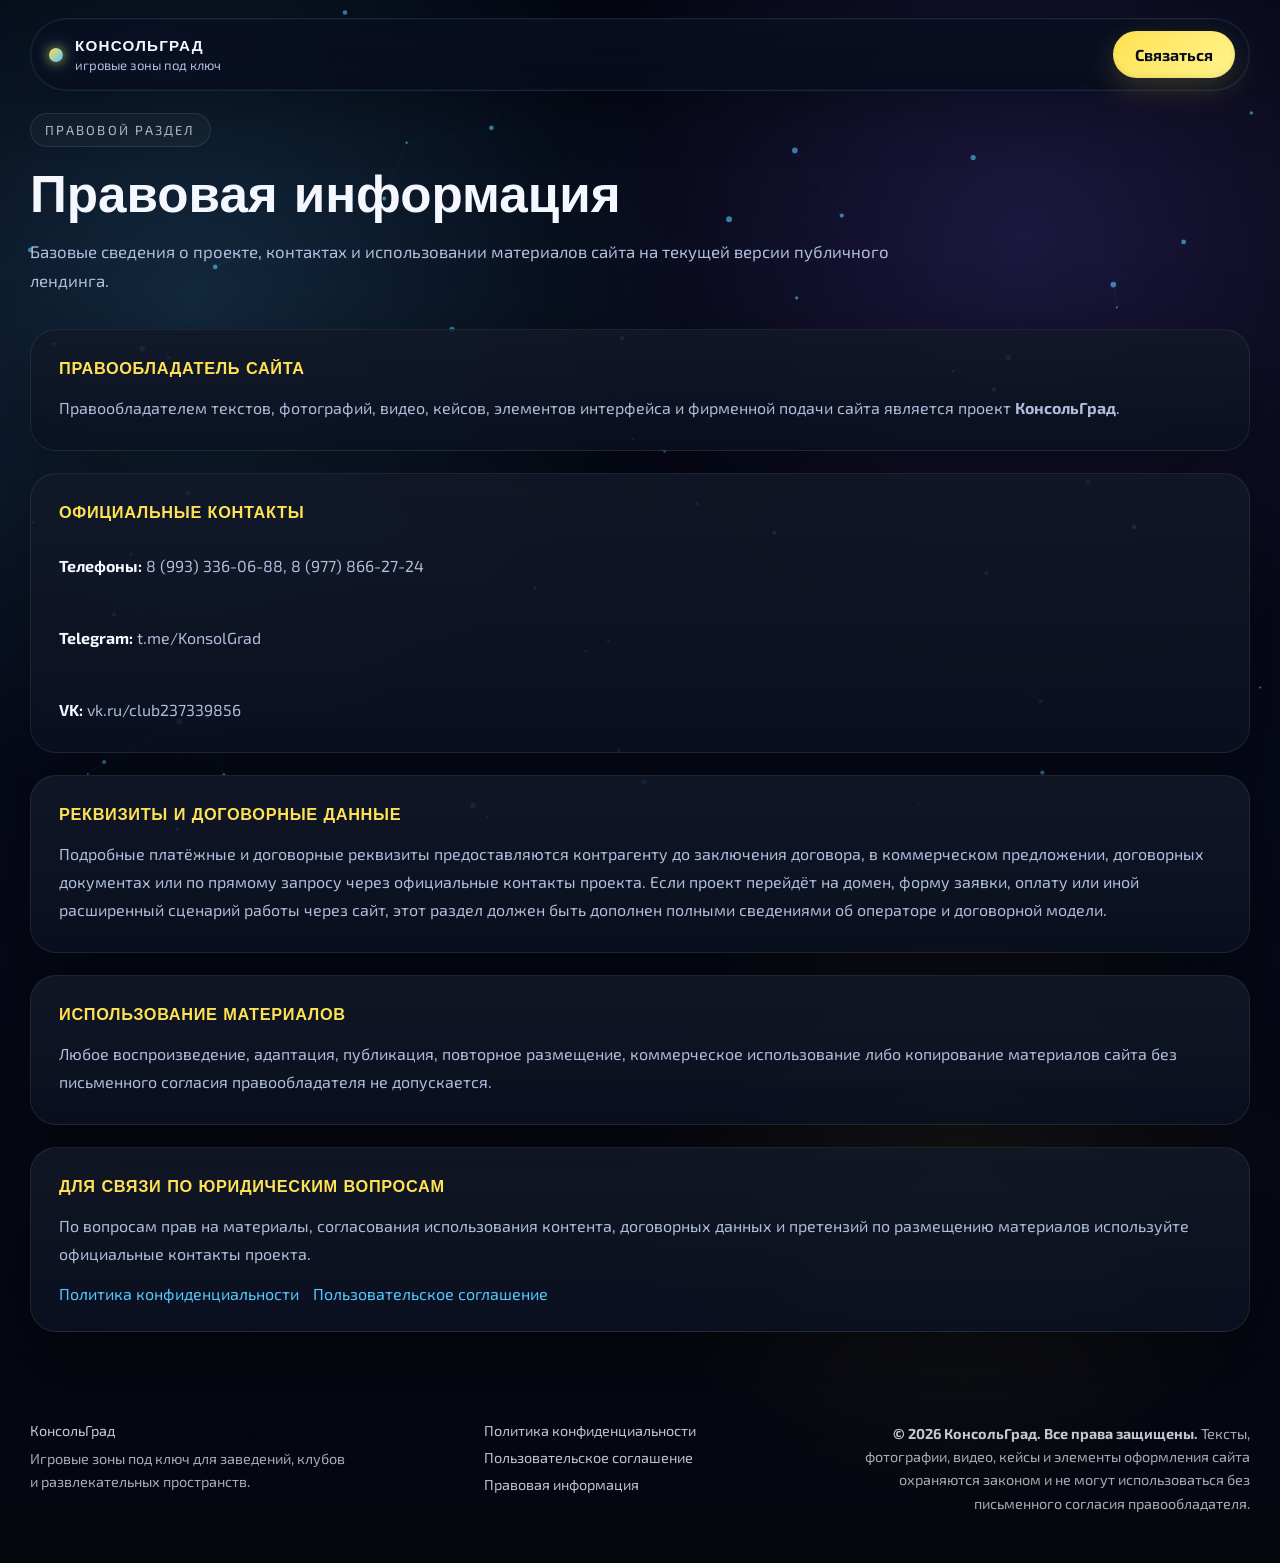
==== legal.html @ 2fd898ac "Add legal pages and footer protections" ====
<!DOCTYPE html>
<html lang="ru">
<head>
  <meta charset="UTF-8">
  <meta name="viewport" content="width=device-width, initial-scale=1.0">
  <title>Правовая информация — КонсольГрад</title>
  <meta name="description" content="Правовая информация и контакты проекта КонсольГрад.">
  <meta name="author" content="КонсольГрад">
  <meta name="copyright" content="КонсольГрад, 2026. Все права защищены.">
  <link rel="preconnect" href="https://fonts.googleapis.com">
  <link rel="preconnect" href="https://fonts.gstatic.com" crossorigin>
  <link href="https://fonts.googleapis.com/css2?family=Orbitron:wght@500;700;800&family=Exo+2:wght@400;500;600;700&display=swap" rel="stylesheet">
  <link rel="stylesheet" href="./styles.css">
</head>
<body>
  <canvas class="energy-grid" id="energy-grid" aria-hidden="true"></canvas>

  <div class="site-shell">
    <header class="topbar">
      <a class="brand" href="./index.html#hero">
        <span class="brand__badge"></span>
        <span class="brand__text">
          <strong>КонсольГрад</strong>
          <span>игровые зоны под ключ</span>
        </span>
      </a>

      <div class="topbar__actions">
        <a class="topbar__cta" href="./index.html#contacts">Связаться</a>
      </div>
    </header>

    <main>
      <section class="section legal-page">
        <div class="section-heading section-heading--left reveal">
          <span class="section-heading__eyebrow">Правовой раздел</span>
          <h2>Правовая информация</h2>
          <p>Базовые сведения о проекте, контактах и использовании материалов сайта на текущей версии публичного лендинга.</p>
        </div>

        <div class="legal-layout">
          <article class="legal-card">
            <h3>Правообладатель сайта</h3>
            <p>Правообладателем текстов, фотографий, видео, кейсов, элементов интерфейса и фирменной подачи сайта является проект <strong>КонсольГрад</strong>.</p>
          </article>

          <article class="legal-card">
            <h3>Официальные контакты</h3>
            <div class="legal-meta">
              <p><strong>Телефоны:</strong> 8 (993) 336-06-88, 8 (977) 866-27-24</p>
              <p><strong>Telegram:</strong> <a href="https://t.me/KonsolGrad">t.me/KonsolGrad</a></p>
              <p><strong>VK:</strong> <a href="https://vk.ru/club237339856">vk.ru/club237339856</a></p>
            </div>
          </article>

          <article class="legal-card">
            <h3>Реквизиты и договорные данные</h3>
            <p>Подробные платёжные и договорные реквизиты предоставляются контрагенту до заключения договора, в коммерческом предложении, договорных документах или по прямому запросу через официальные контакты проекта. Если проект перейдёт на домен, форму заявки, оплату или иной расширенный сценарий работы через сайт, этот раздел должен быть дополнен полными сведениями об операторе и договорной модели.</p>
          </article>

          <article class="legal-card">
            <h3>Использование материалов</h3>
            <p>Любое воспроизведение, адаптация, публикация, повторное размещение, коммерческое использование либо копирование материалов сайта без письменного согласия правообладателя не допускается.</p>
          </article>

          <article class="legal-card">
            <h3>Для связи по юридическим вопросам</h3>
            <p>По вопросам прав на материалы, согласования использования контента, договорных данных и претензий по размещению материалов используйте официальные контакты проекта.</p>
            <div class="legal-inline-links">
              <a href="./privacy.html">Политика конфиденциальности</a>
              <a href="./terms.html">Пользовательское соглашение</a>
            </div>
          </article>
        </div>
      </section>
    </main>

    <footer class="footer">
      <div class="footer__brand">
        <p>КонсольГрад</p>
        <span>Игровые зоны под ключ для заведений, клубов и развлекательных пространств.</span>
      </div>
      <div class="footer__links">
        <a href="./privacy.html">Политика конфиденциальности</a>
        <a href="./terms.html">Пользовательское соглашение</a>
        <a href="./legal.html">Правовая информация</a>
      </div>
      <div class="footer__note">
        <strong>© 2026 КонсольГрад. Все права защищены.</strong>
        <span>Тексты, фотографии, видео, кейсы и элементы оформления сайта охраняются законом и не могут использоваться без письменного согласия правообладателя.</span>
      </div>
    </footer>
  </div>

  <script src="./script.js"></script>
</body>
</html>
---- styles.css ----
:root {
  --bg: #050816;
  --bg-soft: rgba(13, 19, 44, 0.76);
  --panel: rgba(9, 17, 38, 0.8);
  --panel-strong: rgba(13, 23, 52, 0.94);
  --line: rgba(120, 159, 255, 0.2);
  --text: #f5f7ff;
  --muted: #b0bddb;
  --blue: #57c6ff;
  --violet: #8a63ff;
  --yellow: #ffe253;
  --pink: #ff67d4;
  --danger: #ff5968;
  --success: #8dffab;
  --radius-xl: 32px;
  --radius-lg: 24px;
  --shadow: 0 24px 80px rgba(0, 0, 0, 0.42);
  --max-width: 1220px;
}

*,
*::before,
*::after {
  box-sizing: border-box;
}

html {
  scroll-behavior: smooth;
}

body {
  margin: 0;
  min-height: 100vh;
  font-family: "Exo 2", "Segoe UI", sans-serif;
  color: var(--text);
  background:
    radial-gradient(circle at 15% 20%, rgba(87, 198, 255, 0.18), transparent 30%),
    radial-gradient(circle at 80% 15%, rgba(138, 99, 255, 0.18), transparent 28%),
    radial-gradient(circle at 75% 75%, rgba(255, 226, 83, 0.08), transparent 22%),
    linear-gradient(180deg, #030611 0%, #060919 48%, #05070f 100%);
  overflow-x: hidden;
}

a {
  color: inherit;
  text-decoration: none;
}

button,
a {
  -webkit-tap-highlight-color: transparent;
}

.energy-grid {
  position: fixed;
  inset: 0;
  width: 100%;
  height: 100%;
  z-index: 0;
  opacity: 0.85;
  pointer-events: none;
}

.site-shell {
  position: relative;
  z-index: 1;
}

.topbar,
.section,
.footer {
  width: min(calc(100% - 32px), var(--max-width));
  margin-inline: auto;
}

.topbar {
  position: sticky;
  top: 18px;
  z-index: 20;
  margin-top: 14px;
  padding: 12px 14px 12px 18px;
  display: flex;
  align-items: center;
  justify-content: space-between;
  gap: 24px;
  border: 1px solid rgba(87, 198, 255, 0.14);
  border-radius: 999px;
  background:
    linear-gradient(180deg, rgba(8, 14, 32, 0.9), rgba(7, 12, 28, 0.82)),
    radial-gradient(circle at 10% 50%, rgba(87,198,255,0.08), transparent 20%);
  backdrop-filter: blur(20px);
  box-shadow:
    0 14px 60px rgba(0, 0, 0, 0.28),
    inset 0 0 0 1px rgba(255,255,255,0.03);
}

.topbar__toggle {
  display: none;
  width: 52px;
  height: 52px;
  padding: 0;
  border: 1px solid rgba(255, 255, 255, 0.08);
  border-radius: 18px;
  background: rgba(255, 255, 255, 0.03);
  cursor: pointer;
}

.topbar__toggle span {
  display: block;
  width: 22px;
  height: 2px;
  margin: 0 auto 5px;
  border-radius: 999px;
  background: rgba(245, 247, 255, 0.92);
  transition: transform 180ms ease, opacity 180ms ease;
}

.topbar__toggle span:last-child {
  margin-bottom: 0;
}

.brand {
  display: inline-flex;
  align-items: center;
  gap: 12px;
  min-width: 0;
}

.brand__badge {
  width: 14px;
  height: 14px;
  border-radius: 50%;
  background: linear-gradient(135deg, var(--yellow), var(--blue));
  box-shadow:
    0 0 12px rgba(255, 226, 83, 0.7),
    0 0 24px rgba(87, 198, 255, 0.45);
}

.brand__text {
  display: grid;
  gap: 2px;
}

.brand__text strong,
.hero h1,
.section-heading h2,
.service-card h3,
.process-step h3,
.software-point h3 {
  font-family: "Orbitron", "Segoe UI", sans-serif;
}

.brand__text strong {
  font-size: 0.95rem;
  letter-spacing: 0.08em;
  text-transform: uppercase;
}

.brand__text span {
  font-size: 0.82rem;
  color: var(--muted);
}

.topbar__nav {
  display: flex;
  align-items: center;
  gap: 22px;
  color: rgba(245, 247, 255, 0.86);
}

.topbar__nav a {
  position: relative;
  font-size: 0.96rem;
  font-weight: 600;
}

.topbar__nav a::after {
  content: "";
  position: absolute;
  left: 0;
  bottom: -6px;
  width: 100%;
  height: 2px;
  transform: scaleX(0);
  transform-origin: left;
  background: linear-gradient(90deg, var(--blue), var(--yellow));
  transition: transform 180ms ease;
}

.topbar__nav a:hover::after,
.topbar__nav a:focus-visible::after {
  transform: scaleX(1);
}

.topbar__cta,
.button {
  display: inline-flex;
  align-items: center;
  justify-content: center;
  border-radius: 999px;
  transition:
    transform 180ms ease,
    box-shadow 180ms ease,
    background 180ms ease,
    color 180ms ease;
}

.topbar__cta {
  padding: 14px 22px;
  font-weight: 700;
  color: #08101f;
  background: linear-gradient(135deg, var(--yellow), #fff48d);
  box-shadow:
    0 10px 30px rgba(255, 226, 83, 0.18),
    inset 0 -2px 6px rgba(0,0,0,0.08);
}

.topbar__actions {
  display: flex;
  align-items: center;
  gap: 10px;
}

.topbar__signal {
  padding: 10px 14px;
  border-radius: 18px;
  border: 1px solid rgba(255,255,255,0.08);
  background:
    linear-gradient(180deg, rgba(255,255,255,0.04), rgba(255,255,255,0.02)),
    radial-gradient(circle at 0% 50%, rgba(87,198,255,0.12), transparent 50%);
  color: rgba(245,247,255,0.78);
}

.topbar__signal span,
.topbar__signal strong {
  display: block;
}

.topbar__signal span {
  font-size: 0.72rem;
  text-transform: uppercase;
  letter-spacing: 0.14em;
}

.topbar__signal strong {
  margin-top: 4px;
  font-size: 0.82rem;
  color: rgba(245,247,255,0.92);
}

.topbar__meta {
  padding: 10px 14px;
  border-radius: 18px;
  border: 1px solid rgba(255,255,255,0.08);
  background: rgba(255,255,255,0.03);
  color: rgba(245,247,255,0.76);
}

.topbar__meta span,
.topbar__meta strong {
  display: block;
}

.topbar__meta span {
  font-size: 0.72rem;
  text-transform: uppercase;
  letter-spacing: 0.14em;
}

.topbar__meta strong {
  margin-top: 4px;
  font-size: 0.82rem;
}

.topbar__cta:hover,
.button:hover,
.button:focus-visible {
  transform: translateY(-2px);
}

.button {
  padding: 14px 22px;
  font-weight: 700;
  font-size: 0.98rem;
  border: 1px solid transparent;
}

.button--primary {
  color: #07101f;
  background: linear-gradient(135deg, var(--yellow), #fff28d 55%, var(--blue));
  box-shadow: 0 14px 40px rgba(255, 226, 83, 0.26);
}

.button--ghost {
  color: var(--text);
  border-color: rgba(255, 255, 255, 0.14);
  background: rgba(255, 255, 255, 0.03);
}

.section {
  padding: 96px 0;
}

.section--compact {
  padding-top: 70px;
  padding-bottom: 70px;
}

.hero {
  display: grid;
  grid-template-columns: 1.1fr 0.9fr;
  gap: 48px;
  min-height: calc(100vh - 90px);
  align-items: center;
}

.section-heading__eyebrow {
  display: inline-flex;
  align-items: center;
  gap: 10px;
  padding: 8px 14px;
  border: 1px solid rgba(255, 255, 255, 0.1);
  border-radius: 999px;
  background: rgba(255, 255, 255, 0.03);
  font-size: 0.82rem;
  text-transform: uppercase;
  letter-spacing: 0.16em;
  color: rgba(245, 247, 255, 0.74);
}

.hero h1 {
  margin: 0 0 18px;
  max-width: 11ch;
  font-size: clamp(3rem, 7vw, 6.1rem);
  line-height: 0.97;
  letter-spacing: -0.04em;
}

.hero h1 span {
  display: block;
  color: var(--blue);
  text-shadow: 0 0 28px rgba(87, 198, 255, 0.28);
}

.hero__lead,
.section-heading p,
.contacts__copy p,
.case__content p {
  font-size: 1.05rem;
  line-height: 1.75;
  color: var(--muted);
}

.hero__lead {
  max-width: 670px;
}

.hero__actions,
.contacts__actions {
  display: flex;
  flex-wrap: wrap;
  gap: 14px;
  margin-top: 30px;
}

.hero__stats,
.metrics__grid,
.service-cards,
.process__grid,
.audience__grid,
.reviews__grid,
.contacts {
  display: grid;
}

.hero__stats {
  grid-template-columns: repeat(3, minmax(0, 1fr));
  gap: 18px;
  margin-top: 34px;
}

.stat-card,
.metric-card,
.service-card,
.process-step,
.software__panel,
.software-point,
.review-card,
.contacts__panel,
.hero__floating,
.case-chip,
.showcase__screen {
  border: 1px solid var(--line);
  background: linear-gradient(180deg, rgba(255, 255, 255, 0.05), rgba(255, 255, 255, 0.02));
  box-shadow: var(--shadow);
  backdrop-filter: blur(14px);
}

.stat-card,
.metric-card,
.service-card,
.process-step,
.software-point,
.review-card,
.hero__floating,
.showcase__screen {
  border-radius: var(--radius-lg);
}

.stat-card {
  padding: 20px;
}

.stat-card strong,
.metric-card strong {
  display: block;
  font-size: 1.35rem;
  color: var(--yellow);
  margin-bottom: 8px;
}

.stat-card span,
.metric-card span,
.service-card p,
.software-point p,
.review-card span,
.contacts__panel p {
  color: var(--muted);
  line-height: 1.65;
}

.hero__visual {
  position: relative;
  min-height: 680px;
  display: flex;
  align-items: center;
  justify-content: center;
}

.hero-devices {
  position: relative;
  width: min(100%, 660px);
  aspect-ratio: 1 / 1;
  display: grid;
  place-items: center;
}

.hero-devices__glow {
  position: absolute;
  inset: 14%;
  border-radius: 50%;
  background:
    radial-gradient(circle, rgba(87, 198, 255, 0.24), transparent 48%),
    radial-gradient(circle at 70% 35%, rgba(255, 226, 83, 0.18), transparent 28%);
  filter: blur(42px);
}

.hero-device {
  position: absolute;
  display: block;
  max-width: none;
  pointer-events: none;
  user-select: none;
  filter: drop-shadow(0 22px 42px rgba(0, 0, 0, 0.34));
}

.hero-device--switch {
  width: min(100%, 560px);
  top: 8%;
  left: 4%;
  transform: rotate(-4deg);
}

.hero-device--dualsense {
  width: min(100%, 420px);
  right: 2%;
  bottom: 6%;
  transform: rotate(8deg);
}

.hero__orb {
  position: absolute;
  border-radius: 50%;
  filter: blur(10px);
  opacity: 0.8;
}

.hero__orb--one {
  width: 110px;
  height: 110px;
  top: 16%;
  left: 8%;
  background: radial-gradient(circle, rgba(87, 198, 255, 0.22), transparent 68%);
}

.hero__orb--two {
  width: 150px;
  height: 150px;
  right: 10%;
  bottom: 14%;
  background: radial-gradient(circle, rgba(138, 99, 255, 0.18), transparent 70%);
}

.signal-ring {
  position: absolute;
  border-radius: 50%;
  border: 1px solid rgba(87, 198, 255, 0.2);
}

.signal-ring--one {
  width: 480px;
  height: 480px;
  animation: drift 12s linear infinite;
}

.signal-ring--two {
  width: 620px;
  height: 620px;
  border-color: rgba(255, 226, 83, 0.14);
  animation: driftReverse 18s linear infinite;
}

.controller {
  position: relative;
  width: min(100%, 600px);
  aspect-ratio: 1 / 1;
  display: grid;
  place-items: center;
  perspective: 1600px;
  animation: controllerFloat 6s ease-in-out infinite;
}

.controller__glow {
  position: absolute;
  inset: 18%;
  border-radius: 50%;
  background:
    radial-gradient(circle, rgba(87, 198, 255, 0.32), transparent 46%),
    radial-gradient(circle at 60% 40%, rgba(138, 99, 255, 0.24), transparent 38%);
  filter: blur(44px);
}

.controller__shadow {
  position: absolute;
  width: 62%;
  height: 16%;
  bottom: 12%;
  border-radius: 50%;
  background: radial-gradient(circle, rgba(0, 0, 0, 0.5), transparent 70%);
  filter: blur(20px);
}

.controller__rotor {
  position: relative;
  width: 92%;
  height: 58%;
  transform-style: preserve-3d;
  animation: controllerRotate 6.8s ease-in-out infinite alternate;
  transition: transform 160ms ease-out;
}

.controller__body {
  position: relative;
  width: 100%;
  height: 100%;
  transform-style: preserve-3d;
  transform: rotateX(10deg) translateZ(10px);
  background:
    radial-gradient(circle at 50% 22%, rgba(255, 255, 255, 0.18), transparent 35%),
    linear-gradient(180deg, #fbfdff 0%, #eef3ff 19%, #b9c7e6 20%, #08162d 20%, #08162d 83%, #070f1d 100%);
  border-radius: 44% 44% 24% 24% / 38% 38% 30% 30%;
  border: 1px solid rgba(255, 255, 255, 0.22);
  box-shadow:
    0 0 0 1px rgba(255, 255, 255, 0.05) inset,
    0 24px 64px rgba(0, 0, 0, 0.48),
    0 0 40px rgba(87, 198, 255, 0.18);
}

.controller__body::before,
.controller__body::after {
  content: "";
  position: absolute;
  bottom: -8%;
  width: 25%;
  height: 58%;
  background:
    radial-gradient(circle at 50% 12%, rgba(255,255,255,0.34), transparent 22%),
    linear-gradient(180deg, #f7faff 0%, #dbe3f7 16%, #09162e 17%, #081324 100%);
  border-radius: 50% 50% 38% 40%;
  border: 1px solid rgba(255, 255, 255, 0.14);
  box-shadow:
    inset 0 0 20px rgba(255, 255, 255, 0.12),
    0 16px 30px rgba(0, 0, 0, 0.24);
}

.controller__body::before {
  left: 3%;
  transform: rotate(10deg);
}

.controller__body::after {
  right: 3%;
  transform: rotate(-10deg);
}

.controller__lightbar {
  position: absolute;
  top: 21%;
  left: 50%;
  width: 42%;
  height: 8px;
  transform: translateX(-50%);
  border-radius: 999px;
  background: linear-gradient(90deg, transparent, rgba(87, 198, 255, 0.9), rgba(138, 99, 255, 0.9), transparent);
  box-shadow:
    0 0 18px rgba(87, 198, 255, 0.72),
    0 0 34px rgba(138, 99, 255, 0.32);
}

.controller__touchpad {
  position: absolute;
  top: 7%;
  left: 50%;
  width: 34%;
  height: 24%;
  transform: translateX(-50%) translateZ(22px);
  border-radius: 24px;
  background:
    linear-gradient(180deg, rgba(255,255,255,0.3), rgba(255,255,255,0.02)),
    linear-gradient(180deg, rgba(17, 28, 54, 0.98), rgba(8, 15, 32, 0.96));
  border: 1px solid rgba(255, 255, 255, 0.12);
  box-shadow:
    inset 0 -10px 24px rgba(0, 0, 0, 0.22),
    0 0 24px rgba(87, 198, 255, 0.12);
}

.controller__speaker {
  position: absolute;
  top: 37%;
  left: 50%;
  width: 14%;
  height: 7%;
  transform: translateX(-50%);
  background-image:
    radial-gradient(circle, rgba(0,0,0,0.82) 0 2px, transparent 2.5px);
  background-size: 10px 10px;
  background-position: center;
  filter: drop-shadow(0 0 3px rgba(255,255,255,0.06));
}

.controller__logo {
  position: absolute;
  top: 48%;
  left: 50%;
  transform: translateX(-50%);
  font-family: "Orbitron", "Segoe UI", sans-serif;
  font-size: 0.9rem;
  letter-spacing: 0.08em;
  color: rgba(255,255,255,0.68);
  text-shadow: 0 0 8px rgba(255,255,255,0.08);
}

.controller__mic {
  position: absolute;
  top: 57%;
  left: 50%;
  width: 8%;
  height: 4px;
  transform: translateX(-50%);
  border-radius: 999px;
  background: rgba(200, 214, 255, 0.66);
  box-shadow: 0 0 8px rgba(87, 198, 255, 0.2);
}

.controller__button,
.controller__stick,
.controller__dpad {
  position: absolute;
}

.controller__button {
  width: 8%;
  aspect-ratio: 1;
  transform: translateZ(18px);
  border: 2px solid rgba(255, 255, 255, 0.34);
  background: rgba(248, 250, 255, 0.1);
  border-radius: 50%;
  backdrop-filter: blur(2px);
}

.controller__button::before {
  position: absolute;
  inset: 50% auto auto 50%;
  transform: translate(-50%, -56%);
  font-family: "Orbitron", "Segoe UI", sans-serif;
  font-size: 0.8rem;
  color: rgba(255, 255, 255, 0.52);
}

.controller__button--triangle {
  top: 31%;
  right: 12%;
  box-shadow: 0 0 18px rgba(255, 255, 255, 0.18);
}

.controller__button--triangle::before {
  content: "△";
}

.controller__button--circle {
  top: 41%;
  right: 5.5%;
  box-shadow: 0 0 18px rgba(255, 255, 255, 0.18);
}

.controller__button--circle::before {
  content: "○";
}

.controller__button--cross {
  top: 52%;
  right: 12%;
  box-shadow: 0 0 18px rgba(255, 255, 255, 0.18);
}

.controller__button--cross::before {
  content: "✕";
}

.controller__button--square {
  top: 41%;
  right: 18.5%;
  box-shadow: 0 0 18px rgba(255, 255, 255, 0.18);
}

.controller__button--square::before {
  content: "□";
}

.controller__stick {
  width: 14%;
  aspect-ratio: 1;
  transform: translateZ(28px);
  background:
    radial-gradient(circle at 40% 36%, rgba(255, 255, 255, 0.14), transparent 42%),
    linear-gradient(180deg, #2d3644, #111822);
  border: 1px solid rgba(255, 255, 255, 0.08);
  border-radius: 50%;
  box-shadow:
    inset 0 6px 16px rgba(255,255,255,0.08),
    inset 0 -8px 16px rgba(0,0,0,0.32);
}

.controller__stick::after {
  content: "";
  position: absolute;
  inset: 22%;
  border-radius: 50%;
  background:
    radial-gradient(circle at 40% 35%, rgba(255,255,255,0.08), transparent 36%),
    #151d28;
  border: 1px solid rgba(255, 255, 255, 0.06);
  box-shadow: inset 0 0 12px rgba(0,0,0,0.3);
}

.controller__stick--left {
  left: 30%;
  top: 50%;
}

.controller__stick--right {
  right: 30%;
  top: 50%;
}

.controller__dpad {
  left: 8%;
  top: 28%;
  width: 22%;
  height: 22%;
  filter: drop-shadow(0 6px 10px rgba(0, 0, 0, 0.18));
}

.controller__dpad::before,
.controller__dpad::after {
  content: "";
  position: absolute;
  background: none;
}

.controller__dpad::before {
  inset: 0;
  background:
    radial-gradient(circle at 50% 15%, rgba(255,255,255,0.15), transparent 18%),
    radial-gradient(circle at 15% 50%, rgba(255,255,255,0.15), transparent 18%),
    radial-gradient(circle at 85% 50%, rgba(255,255,255,0.15), transparent 18%),
    radial-gradient(circle at 50% 85%, rgba(255,255,255,0.15), transparent 18%);
}

.controller__dpad::after {
  inset: 10%;
  background:
    linear-gradient(90deg, transparent 34%, rgba(235,239,247,0.92) 34%, rgba(235,239,247,0.92) 66%, transparent 66%),
    linear-gradient(180deg, transparent 34%, rgba(235,239,247,0.92) 34%, rgba(235,239,247,0.92) 66%, transparent 66%);
  -webkit-mask:
    radial-gradient(circle at 50% 15%, #000 0 19%, transparent 20%),
    radial-gradient(circle at 15% 50%, #000 0 19%, transparent 20%),
    radial-gradient(circle at 85% 50%, #000 0 19%, transparent 20%),
    radial-gradient(circle at 50% 85%, #000 0 19%, transparent 20%),
    radial-gradient(circle at 50% 50%, #000 0 8%, transparent 9%);
  mask:
    radial-gradient(circle at 50% 15%, #000 0 19%, transparent 20%),
    radial-gradient(circle at 15% 50%, #000 0 19%, transparent 20%),
    radial-gradient(circle at 85% 50%, #000 0 19%, transparent 20%),
    radial-gradient(circle at 50% 85%, #000 0 19%, transparent 20%),
    radial-gradient(circle at 50% 50%, #000 0 8%, transparent 9%);
}

.controller__trigger {
  position: absolute;
  top: -8%;
  width: 17%;
  height: 12%;
  transform: translateZ(-4px);
  background: linear-gradient(180deg, #252932, #11141c);
  border-radius: 16px 16px 10px 10px;
  box-shadow: inset 0 -6px 10px rgba(255,255,255,0.06);
}

.controller__trigger--left {
  left: 10%;
  transform: rotate(-4deg) translateZ(-4px);
}

.controller__trigger--right {
  right: 10%;
  transform: rotate(4deg) translateZ(-4px);
}

.controller__beam {
  position: absolute;
  top: 12%;
  width: 16%;
  height: 4px;
  border-radius: 999px;
  background: linear-gradient(90deg, transparent, var(--blue), transparent);
  box-shadow: 0 0 22px rgba(87, 198, 255, 0.72);
}

.controller__beam--left {
  left: 10%;
}

.controller__beam--right {
  right: 10%;
}

.hero__floating {
  position: absolute;
  padding: 18px 20px;
  max-width: 240px;
  background: linear-gradient(180deg, rgba(40, 48, 88, 0.86), rgba(23, 29, 58, 0.86));
}

.hero__floating span {
  display: block;
  font-size: 0.78rem;
  letter-spacing: 0.14em;
  text-transform: uppercase;
  color: rgba(245, 247, 255, 0.72);
}

.hero__floating strong {
  display: block;
  margin-top: 8px;
  line-height: 1.45;
}

.hero__floating--one {
  top: 10%;
  right: 2%;
}

.hero__floating--two {
  bottom: 10%;
  left: 2%;
}

.section-heading {
  max-width: 860px;
  margin: 0 auto 34px;
  text-align: center;
}

.section-heading--left {
  margin-left: 0;
  text-align: left;
}

.section-heading h2 {
  margin: 18px 0 14px;
  font-size: clamp(2rem, 4vw, 3.5rem);
  line-height: 1.07;
}

.metrics__grid {
  grid-template-columns: repeat(4, minmax(0, 1fr));
  gap: 18px;
}

.metric-card {
  padding: 24px;
  min-height: 200px;
}

.metric-card strong {
  font-size: clamp(1.8rem, 3vw, 2.6rem);
  line-height: 1.05;
  margin-bottom: 10px;
}

.metric-card span {
  display: block;
  font-size: 1.02rem;
  line-height: 1.7;
  color: var(--muted);
}

.service-cards {
  grid-template-columns: repeat(3, minmax(0, 1fr));
  gap: 20px;
}

.service-card {
  position: relative;
  padding: 28px;
  overflow: hidden;
}

.service-card::before {
  content: "";
  position: absolute;
  inset: auto -12% -18% auto;
  width: 180px;
  height: 180px;
  border-radius: 50%;
  background: radial-gradient(circle, rgba(87, 198, 255, 0.18), transparent 72%);
}

.service-card--featured {
  border-color: rgba(255, 226, 83, 0.34);
  background:
    linear-gradient(180deg, rgba(255, 226, 83, 0.08), rgba(255, 255, 255, 0.04)),
    linear-gradient(180deg, rgba(255, 255, 255, 0.05), rgba(255, 255, 255, 0.02));
  transform: translateY(-10px);
}

.service-card__label {
  display: inline-flex;
  padding: 8px 12px;
  border-radius: 999px;
  color: #07101f;
  background: var(--yellow);
  font-size: 0.78rem;
  font-weight: 800;
  text-transform: uppercase;
  letter-spacing: 0.14em;
}

.service-card__head {
  display: flex;
  align-items: center;
  gap: 16px;
  margin-top: 12px;
}

.service-card__head span,
.process-step > span {
  font-family: "Orbitron", "Segoe UI", sans-serif;
  font-size: 0.95rem;
  letter-spacing: 0.18em;
  color: var(--blue);
}

.service-card h3,
.process-step h3,
.software-point h3 {
  margin: 0;
  font-size: 1.45rem;
}

.service-card ul {
  margin: 22px 0 0;
  padding: 0;
  list-style: none;
}

.service-card li {
  position: relative;
  padding-left: 20px;
  margin-bottom: 12px;
  color: rgba(245, 247, 255, 0.9);
}

.service-card li::before {
  content: "";
  position: absolute;
  top: 9px;
  left: 0;
  width: 8px;
  height: 8px;
  border-radius: 50%;
  background: linear-gradient(135deg, var(--yellow), var(--blue));
  box-shadow: 0 0 12px rgba(87, 198, 255, 0.35);
}

.process__grid {
  grid-template-columns: repeat(4, minmax(0, 1fr));
  gap: 18px;
}

.process-step {
  padding: 22px;
  display: flex;
  flex-direction: column;
}

.process-step h3 {
  min-height: 3.6em;
}

.process-step p {
  margin: 12px 0 0;
}

.audience__grid {
  grid-template-columns: repeat(4, minmax(0, 1fr));
  gap: 18px;
}

.audience-card,
.brief-form,
.brief-result,
.faq-item {
  border: 1px solid var(--line);
  background: linear-gradient(180deg, rgba(255, 255, 255, 0.05), rgba(255, 255, 255, 0.02));
  box-shadow: var(--shadow);
  backdrop-filter: blur(14px);
}

.audience-card {
  padding: 24px;
  border-radius: var(--radius-lg);
}

.audience-card span {
  display: inline-flex;
  margin-bottom: 16px;
  font-family: "Orbitron", "Segoe UI", sans-serif;
  color: var(--blue);
  letter-spacing: 0.16em;
}

.audience-card h3,
.brief-result h3 {
  margin: 0 0 12px;
  font-family: "Orbitron", "Segoe UI", sans-serif;
  font-size: 1.3rem;
}

.audience-card p,
.brief-result p,
.faq-item p {
  color: var(--muted);
  line-height: 1.7;
}

.case {
  display: grid;
  grid-template-columns: minmax(320px, 0.78fr) minmax(0, 1.22fr);
  gap: 28px;
  align-items: start;
}

.case__highlights {
  display: flex;
  flex-wrap: wrap;
  gap: 12px;
  margin-top: 26px;
}

.case-chip {
  padding: 12px 16px;
  border-radius: 999px;
  color: rgba(245, 247, 255, 0.92);
}

.case__visual {
  min-width: 0;
}

.case__content,
.case__visual {
  min-width: 0;
}

.case-media {
  display: grid;
  gap: 18px;
}

.case-media__lead {
  display: grid;
  gap: 18px;
}

.case-frame,
.case-shot,
.case-fact {
  position: relative;
  overflow: hidden;
  border-radius: calc(var(--radius-xl) - 4px);
  border: 1px solid rgba(255, 255, 255, 0.08);
  background:
    linear-gradient(180deg, rgba(255, 255, 255, 0.05), rgba(255, 255, 255, 0.02)),
    rgba(9, 14, 28, 0.86);
  box-shadow: var(--shadow);
}

.case-frame::before,
.case-shot::before {
  content: "";
  position: absolute;
  inset: 0;
  background: linear-gradient(180deg, transparent 55%, rgba(5, 10, 24, 0.72) 100%);
  pointer-events: none;
  z-index: 1;
}

.case-frame img,
.case-shot img,
.case-frame__video {
  display: block;
  width: 100%;
  height: 100%;
  object-fit: cover;
}

.case-frame--video {
  min-height: 0;
  aspect-ratio: 16 / 8.4;
}

.case-frame__video {
  background: #070d19;
}

.case-frame--hero {
  min-height: 0;
  aspect-ratio: 16 / 9.8;
}

.case-frame--hero::before {
  display: none;
}

.case-frame figcaption {
  position: absolute;
  left: 18px;
  right: 18px;
  bottom: 18px;
  z-index: 2;
  display: grid;
  gap: 8px;
}

.case-frame figcaption span,
.case-fact span {
  font-size: 0.72rem;
  font-weight: 800;
  letter-spacing: 0.16em;
  text-transform: uppercase;
  color: rgba(255, 226, 83, 0.9);
}

.case-frame figcaption strong,
.case-fact strong {
  line-height: 1.55;
  color: rgba(245, 247, 255, 0.94);
}

.case-facts {
  display: grid;
  grid-template-columns: repeat(2, minmax(0, 1fr));
  gap: 12px;
  margin-top: 28px;
}

.case-fact {
  min-height: 0;
  padding: 18px 18px 20px;
  display: grid;
  gap: 10px;
  align-content: start;
}

.case-gallery {
  grid-column: 1 / -1;
  display: grid;
  width: calc(100% - 25px);
  margin-left: -30px;
  margin-right: auto;
  gap: 12px;
}

.case-gallery__row {
  display: grid;
  gap: 12px;
  align-items: start;
}

.case-gallery__row--top {
  grid-template-columns: minmax(0, 57fr) minmax(0, 36fr);
}

.case-gallery__row--bottom {
  grid-template-columns: minmax(0, 49fr) minmax(0, 44fr);
}

.case-shot {
  min-height: 0;
  width: 100%;
}

.case-gallery__row--top .case-shot:nth-child(1) {
  aspect-ratio: 58 / 25;
}

.case-gallery__row--top .case-shot:nth-child(2) {
  aspect-ratio: 35 / 25;
}

.case-gallery__row--bottom .case-shot:nth-child(1) {
  aspect-ratio: 50 / 25;
}

.case-gallery__row--bottom .case-shot:nth-child(2) {
  aspect-ratio: 43 / 25;
}

.software__layout {
  display: grid;
  grid-template-columns: 1.05fr 0.95fr;
  gap: 24px;
  align-items: start;
}

.software__panel {
  padding: 22px;
  border-radius: var(--radius-xl);
}

.software__shell {
  display: grid;
  gap: 16px;
  margin-bottom: 18px;
}

.software__header {
  display: flex;
  align-items: center;
  justify-content: space-between;
  gap: 16px;
}

.software__brandline {
  display: flex;
  align-items: center;
  gap: 14px;
}

.software__brandline strong,
.software__clock strong {
  display: block;
  font-size: 1.05rem;
}

.software__brandline span,
.software__clock span {
  display: block;
  margin-top: 4px;
  color: var(--muted);
  font-size: 0.86rem;
}

.software__logo {
  width: 42px;
  height: 42px;
  border-radius: 14px;
  border: 1px solid rgba(87, 198, 255, 0.22);
  background:
    radial-gradient(circle at 35% 35%, rgba(87, 198, 255, 0.18), transparent 40%),
    linear-gradient(180deg, rgba(255, 255, 255, 0.06), rgba(255, 255, 255, 0.02));
}

.software__clock {
  min-width: 110px;
  padding: 12px 14px;
  border: 1px solid rgba(255, 255, 255, 0.08);
  border-radius: 16px;
  background: rgba(255, 255, 255, 0.03);
}

.software__tabs {
  display: flex;
  flex-wrap: wrap;
  gap: 10px;
}

.software__tab {
  padding: 12px 16px;
  border-radius: 16px;
  border: 1px solid rgba(255, 255, 255, 0.08);
  background: rgba(255, 255, 255, 0.03);
  color: rgba(245, 247, 255, 0.86);
  font-weight: 600;
}

.software__tab--active {
  border-color: rgba(87, 198, 255, 0.28);
  background: rgba(87, 198, 255, 0.1);
}

.software__kpis {
  display: grid;
  grid-template-columns: repeat(3, minmax(0, 1fr));
  gap: 12px;
}

.software__kpi {
  padding: 16px;
  border-radius: 18px;
  border: 1px solid rgba(255, 255, 255, 0.08);
  background: rgba(255, 255, 255, 0.03);
}

.software__kpi span {
  display: block;
  color: var(--muted);
  font-size: 0.84rem;
}

.software__kpi strong {
  display: block;
  margin-top: 6px;
  font-size: 1.2rem;
}

.software__stations {
  display: grid;
  grid-template-columns: repeat(2, minmax(0, 1fr));
  gap: 16px;
}

.station {
  position: relative;
  padding: 22px;
  border-radius: 22px;
  border: 1px solid rgba(255, 255, 255, 0.12);
  background: linear-gradient(180deg, rgba(255, 255, 255, 0.05), rgba(255, 255, 255, 0.03));
  min-height: 160px;
  overflow: hidden;
}

.station__meta,
.station > span {
  position: relative;
  z-index: 1;
}

.station strong {
  display: block;
  font-family: "Orbitron", "Segoe UI", sans-serif;
}

.station span {
  color: rgba(245, 247, 255, 0.86);
  line-height: 1.6;
}

.station__meta {
  display: flex;
  align-items: center;
  justify-content: space-between;
  gap: 14px;
  margin-bottom: 12px;
}

.station__meta em {
  font-style: normal;
  padding: 8px 12px;
  border-radius: 999px;
  border: 1px solid rgba(255, 255, 255, 0.08);
  background: rgba(255, 255, 255, 0.04);
  font-size: 0.82rem;
  color: rgba(245, 247, 255, 0.82);
}

.station--busy .station__meta em {
  color: var(--blue);
}

.station--grace .station__meta em {
  color: #b790ff;
}

.station--free .station__meta em {
  color: var(--success);
}

.station--overdue .station__meta em {
  color: #ff8f98;
}

.station--busy {
  box-shadow: inset 0 0 0 1px rgba(87, 198, 255, 0.18);
}

.station--grace {
  box-shadow: inset 0 0 0 1px rgba(138, 99, 255, 0.26);
}

.station--free {
  box-shadow: inset 0 0 0 1px rgba(141, 255, 171, 0.24);
}

.station--overdue {
  box-shadow: inset 0 0 0 1px rgba(255, 89, 104, 0.24);
}

.software__points {
  display: grid;
  gap: 16px;
}

.software-point {
  padding: 24px;
  min-height: 132px;
  display: flex;
  flex-direction: column;
  justify-content: center;
}

.software-point--accent {
  border-color: rgba(255, 226, 83, 0.24);
}

.connect__grid {
  display: grid;
  grid-template-columns: repeat(3, minmax(0, 1fr));
  gap: 18px;
}

.connect-card {
  padding: 26px;
  border-radius: var(--radius-lg);
  border: 1px solid var(--line);
  background: linear-gradient(180deg, rgba(255,255,255,0.05), rgba(255,255,255,0.02));
  box-shadow: var(--shadow);
  backdrop-filter: blur(14px);
}

.connect-card span {
  display: inline-flex;
  margin-bottom: 14px;
  padding: 8px 12px;
  border-radius: 999px;
  border: 1px solid rgba(255,255,255,0.08);
  background: rgba(255,255,255,0.03);
  font-size: 0.78rem;
  text-transform: uppercase;
  letter-spacing: 0.14em;
  color: rgba(245,247,255,0.76);
}

.connect-card h3 {
  margin: 0 0 12px;
  font-family: "Orbitron", "Segoe UI", sans-serif;
  font-size: 1.26rem;
}

.connect-card p {
  margin: 0;
  color: var(--muted);
  line-height: 1.72;
}

.connect-card__link {
  display: inline-flex;
  align-items: center;
  justify-content: center;
  margin-top: 18px;
  min-height: 46px;
  padding: 0 18px;
  border-radius: 999px;
  border: 1px solid rgba(255,255,255,0.12);
  background: rgba(255,255,255,0.03);
  color: var(--text);
  font-weight: 700;
  transition:
    transform 220ms ease,
    border-color 220ms ease,
    background 220ms ease;
}

.connect-card__link:hover,
.connect-card__link:focus-visible {
  transform: translateY(-2px);
  border-color: rgba(87,198,255,0.34);
  background: rgba(87,198,255,0.08);
}

.connect-card--accent {
  border-color: rgba(255,226,83,0.22);
}

.reviews__grid {
  grid-template-columns: repeat(3, minmax(0, 1fr));
  gap: 18px;
}

.review-card {
  padding: 26px;
}

.review-card p {
  margin: 0 0 22px;
  font-size: 1.06rem;
  line-height: 1.75;
  color: rgba(245, 247, 255, 0.9);
}

.review-card strong {
  display: block;
  margin-bottom: 8px;
  color: var(--yellow);
}

.brief__layout {
  display: grid;
  grid-template-columns: 0.95fr 0.85fr;
  gap: 22px;
  align-items: start;
}

.brief-form,
.brief-result {
  border-radius: var(--radius-xl);
}

.brief-form {
  padding: 28px;
  display: grid;
  gap: 18px;
}

.brief-field {
  display: grid;
  gap: 10px;
}

.brief-field span {
  color: rgba(245, 247, 255, 0.84);
  font-weight: 600;
}

.brief-field input[type="range"] {
  width: 100%;
}

.brief-field input[type="range"] {
  accent-color: var(--yellow);
}

.brief-segment {
  display: flex;
  flex-wrap: wrap;
  gap: 10px;
}

.brief-chip {
  padding: 12px 16px;
  border-radius: 16px;
  border: 1px solid rgba(255,255,255,0.08);
  background: rgba(255,255,255,0.03);
  color: rgba(245,247,255,0.88);
  font: inherit;
  font-weight: 600;
  cursor: pointer;
  transition:
    transform 150ms ease,
    border-color 150ms ease,
    background 150ms ease,
    box-shadow 150ms ease;
}

.brief-chip:hover,
.brief-chip.is-active {
  transform: translateY(-1px);
  border-color: rgba(87,198,255,0.26);
  background: rgba(87,198,255,0.12);
  box-shadow: 0 10px 24px rgba(87,198,255,0.12);
}

.brief-chip:focus-visible {
  outline: 2px solid rgba(255, 226, 83, 0.45);
  outline-offset: 2px;
}

.brief-hint {
  min-height: 74px;
  padding: 16px 18px;
  border-radius: 18px;
  border: 1px solid rgba(255,255,255,0.08);
  background:
    linear-gradient(180deg, rgba(255,255,255,0.04), rgba(255,255,255,0.02)),
    radial-gradient(circle at 100% 0%, rgba(87,198,255,0.08), transparent 38%);
  color: rgba(245,247,255,0.8);
  line-height: 1.65;
  font-size: 0.96rem;
}

.brief-options {
  display: grid;
  grid-template-columns: repeat(2, minmax(0, 1fr));
  gap: 12px;
}

.brief-options label {
  display: flex;
  align-items: center;
  gap: 10px;
  padding: 14px;
  border: 1px solid rgba(255, 255, 255, 0.08);
  border-radius: 16px;
  background: rgba(255, 255, 255, 0.03);
  color: rgba(245, 247, 255, 0.88);
}

.brief-result {
  padding: 28px;
  display: grid;
  gap: 14px;
}

.brief-result__eyebrow {
  display: inline-flex;
  width: fit-content;
  padding: 8px 12px;
  border-radius: 999px;
  background: rgba(255, 226, 83, 0.14);
  color: var(--yellow);
  font-size: 0.8rem;
  text-transform: uppercase;
  letter-spacing: 0.16em;
}

.brief-result ul {
  margin: 0;
  padding: 0;
  list-style: none;
  display: grid;
  gap: 10px;
}

.brief-result li {
  position: relative;
  padding-left: 18px;
  color: rgba(245, 247, 255, 0.9);
}

.brief-result li::before {
  content: "";
  position: absolute;
  left: 0;
  top: 9px;
  width: 7px;
  height: 7px;
  border-radius: 50%;
  background: linear-gradient(135deg, var(--yellow), var(--blue));
}

.build-sequence__layout {
  display: grid;
  grid-template-columns: 1fr;
  gap: 24px;
  align-items: start;
}

.build-scene,
.build-step {
  border: 1px solid var(--line);
  background: linear-gradient(180deg, rgba(255,255,255,0.05), rgba(255,255,255,0.02));
  box-shadow: var(--shadow);
  backdrop-filter: blur(14px);
}

.build-scene {
  position: sticky;
  top: 110px;
  overflow: visible;
  min-height: 540px;
  padding: 24px;
  border-radius: var(--radius-xl);
}

.build-scene--single {
  position: relative;
  top: auto;
  max-width: 1140px;
  width: 100%;
  margin-inline: auto;
  padding: 0;
  border-color: transparent;
  background: transparent;
  box-shadow: none;
}

.build-scene--single::before {
  display: none;
}

.build-sequence-shell {
  display: grid;
  grid-template-columns: minmax(0, 1.62fr) minmax(210px, 0.38fr);
  gap: 14px;
  align-items: stretch;
}

.build-scene::before {
  content: "";
  position: absolute;
  inset: 0;
  background:
    radial-gradient(circle at 15% 18%, rgba(87,198,255,0.08), transparent 24%),
    radial-gradient(circle at 80% 70%, rgba(138,99,255,0.08), transparent 28%);
  pointer-events: none;
}

.build-room {
  position: relative;
  min-height: 492px;
  border-radius: 28px;
  overflow: hidden;
  background: linear-gradient(180deg, rgba(12, 20, 45, 0.9), rgba(5, 10, 24, 0.98));
  border: 0;
  isolation: isolate;
}

.build-room--single {
  min-height: 0;
  height: 100%;
  min-height: 500px;
  background: transparent;
  box-shadow: none;
  overflow: visible;
  border-radius: 0;
  isolation: auto;
}

.build-room--single::before,
.build-room--single::after {
  content: "";
  position: absolute;
  pointer-events: none;
  z-index: 2;
  display: none;
}

.build-room--single::before {
  inset: 0;
  background:
    radial-gradient(circle at 18% 18%, rgba(87, 198, 255, 0.05), transparent 24%),
    radial-gradient(circle at 84% 18%, rgba(138, 99, 255, 0.04), transparent 26%);
}

.build-room--single::after {
  right: 0;
  bottom: 0;
  width: 132px;
  height: 88px;
  border-top-left-radius: 26px;
  background:
    radial-gradient(circle at 0% 0%, rgba(87, 198, 255, 0.04), transparent 32%),
    linear-gradient(135deg, rgba(4, 8, 20, 0.01), rgba(4, 8, 20, 0.8) 62%);
  box-shadow: -18px -10px 36px rgba(4, 8, 20, 0.16);
}

.build-sequence-video {
  display: block;
  width: 100%;
  height: 100%;
  object-fit: contain;
  object-position: 50% 50%;
  background: transparent;
  transform: translateZ(0) scale(1.16);
  clip-path: polygon(
    50% 22.3%,
    86% 36%,
    86% 63%,
    50.3% 77%,
    14% 63%,
    14% 36%
  );
  filter: saturate(1.02) contrast(1.03) brightness(0.96);
  opacity: 0.96;
  mask-image: radial-gradient(circle at center, #000 82%, transparent 100%);
  -webkit-mask-image: radial-gradient(circle at center, #000 82%, transparent 100%);
  backface-visibility: hidden;
  pointer-events: none;
  user-select: none;
}

.build-stage-panel {
  display: grid;
  align-content: start;
  min-height: 500px;
}

.build-stage-stack {
  position: absolute;
  inset: 0;
}

.build-stage-video {
  position: absolute;
  inset: 0;
  width: 100%;
  height: 100%;
  object-fit: cover;
  opacity: 0;
  pointer-events: none;
  visibility: hidden;
  transition: opacity 160ms linear;
}

.build-stage-video.is-active {
  opacity: 1;
  visibility: visible;
}

.build-stage-list {
  display: grid;
  gap: 10px;
}

.build-stage-card {
  position: relative;
  padding: 14px 14px 14px 46px;
  border: 1px solid rgba(255, 255, 255, 0.08);
  border-radius: 18px;
  background:
    linear-gradient(180deg, rgba(255,255,255,0.04), rgba(255,255,255,0.02)),
    radial-gradient(circle at 100% 0%, rgba(87,198,255,0.04), transparent 30%);
  transition:
    transform 200ms ease,
    border-color 200ms ease,
    background 200ms ease,
    box-shadow 200ms ease;
}

.build-stage-card span {
  position: absolute;
  top: 14px;
  left: 14px;
  display: inline-flex;
  align-items: center;
  justify-content: center;
  width: 28px;
  height: 28px;
  border-radius: 999px;
  border: 1px solid rgba(255, 255, 255, 0.1);
  background: rgba(255, 255, 255, 0.04);
  color: rgba(245, 247, 255, 0.7);
  font-size: 0.7rem;
  font-weight: 700;
  letter-spacing: 0.08em;
}

.build-stage-card h3 {
  margin: 0 0 8px;
  font-family: "Orbitron", "Segoe UI", sans-serif;
  font-size: 0.9rem;
}

.build-stage-card p {
  margin: 0;
  color: var(--muted);
  line-height: 1.5;
  font-size: 0.82rem;
}

.build-stage-card.is-active {
  transform: translateY(-2px);
  border-color: rgba(87, 198, 255, 0.28);
  background:
    linear-gradient(180deg, rgba(87,198,255,0.08), rgba(255,255,255,0.03)),
    radial-gradient(circle at 100% 0%, rgba(87,198,255,0.12), transparent 38%);
  box-shadow:
    0 18px 42px rgba(0, 0, 0, 0.22),
    inset 0 0 0 1px rgba(87, 198, 255, 0.08);
}

.build-stage-card.is-active span {
  border-color: rgba(87, 198, 255, 0.22);
  background: rgba(87, 198, 255, 0.12);
  color: rgba(245, 247, 255, 0.92);
}

.build-illustration,
.build-layer {
  opacity: 0;
  pointer-events: none;
}

.build-layer text {
  user-select: none;
}

.build-room__backwall,
.build-room__floor,
.build-room__grid,
.build-room__neon,
.build-room__wall-panel,
.build-room__sign,
.build-room__plant,
.build-room__sofa,
.build-room__chair,
.build-room__desk,
.build-room__screen,
.build-room__console,
.build-room__sim,
.build-room__lights,
.build-room__power {
  position: absolute;
}

.build-room__backwall {
  inset: 0 0 33% 0;
  background:
    radial-gradient(circle at 50% 18%, rgba(87,198,255,0.08), transparent 24%),
    linear-gradient(180deg, rgba(18, 27, 56, 0.98), rgba(8, 15, 34, 0.98));
}

.build-room__floor {
  inset: 67% 0 0 0;
  background:
    linear-gradient(180deg, rgba(10, 16, 34, 0.3), rgba(8, 11, 20, 0.96)),
    repeating-linear-gradient(90deg, rgba(255,255,255,0.03) 0 2px, transparent 2px 78px);
}

.build-room__grid {
  inset: 18% 8% 14% 8%;
  background:
    linear-gradient(rgba(255,255,255,0.04) 1px, transparent 1px),
    linear-gradient(90deg, rgba(255,255,255,0.04) 1px, transparent 1px);
  background-size: 12% 18%;
  opacity: 0.28;
  mask-image: linear-gradient(180deg, rgba(0,0,0,0.2), #000 28%, #000 72%, rgba(0,0,0,0));
}

.build-room__neon {
  top: 12%;
  left: 50%;
  width: 56%;
  height: 6px;
  transform: translateX(-50%);
  border-radius: 999px;
  background: linear-gradient(90deg, rgba(87,198,255,0.18), rgba(138,99,255,0.55), rgba(255,226,83,0.18));
  box-shadow: 0 0 28px rgba(87,198,255,0.22);
  opacity: 0.35;
}

.build-room__wall-panel {
  top: 18%;
  left: 50%;
  width: 42%;
  height: 18%;
  transform: translateX(-50%);
  border-radius: 22px;
  border: 1px dashed rgba(87,198,255,0.22);
  background: rgba(87,198,255,0.03);
}

.build-room__sign {
  top: 21%;
  right: 10%;
  padding: 8px 12px;
  border-radius: 999px;
  border: 1px solid rgba(255,255,255,0.08);
  background: rgba(255,255,255,0.04);
  color: rgba(245,247,255,0.72);
  font-size: 0.72rem;
  letter-spacing: 0.16em;
  text-transform: uppercase;
}

.build-room__plant {
  left: 8%;
  bottom: 16%;
  width: 9%;
  height: 22%;
  border-radius: 16px 16px 10px 10px;
  background:
    radial-gradient(circle at 50% 18%, rgba(141,255,171,0.5), transparent 24%),
    linear-gradient(180deg, #20395b, #10182d);
  box-shadow: 0 16px 24px rgba(0,0,0,0.26);
}

.build-room__sofa {
  left: 12%;
  bottom: 18%;
  width: 34%;
  height: 18%;
  border-radius: 28px 28px 18px 18px;
  background: linear-gradient(180deg, #243768, #152345);
  box-shadow: 0 20px 40px rgba(0,0,0,0.3);
}

.build-room__chair {
  right: 12%;
  bottom: 18%;
  width: 16%;
  height: 20%;
  border-radius: 24px 24px 12px 12px;
  background: linear-gradient(180deg, #26375e, #182443);
  box-shadow: 0 20px 36px rgba(0,0,0,0.26);
}

.build-room__desk {
  left: 20%;
  right: 20%;
  bottom: 17%;
  height: 9%;
  border-radius: 20px;
  background: linear-gradient(180deg, #18294f, #0f1933);
  box-shadow: 0 16px 34px rgba(0,0,0,0.32);
}

.build-room__screen {
  bottom: 32%;
  width: 20%;
  height: 20%;
  border-radius: 20px;
  border: 1px solid rgba(87,198,255,0.16);
  background: linear-gradient(180deg, #0b132c, #050912);
  box-shadow: 0 10px 24px rgba(0,0,0,0.28);
}

.build-room__screen::after {
  content: "";
  position: absolute;
  inset: 12%;
  border-radius: 12px;
  background: linear-gradient(135deg, rgba(87,198,255,0.12), rgba(138,99,255,0.16));
}

.build-room__screen--left {
  left: 10%;
}

.build-room__screen--center {
  left: 50%;
  transform: translateX(-50%);
}

.build-room__screen--right {
  right: 10%;
}

.build-room__console {
  bottom: 22%;
  width: 7%;
  height: 4%;
  border-radius: 999px;
  background: linear-gradient(180deg, #eef5ff, #adb6c9);
  box-shadow: 0 0 20px rgba(255,255,255,0.12);
}

.build-room__console--left {
  left: 18%;
}

.build-room__console--center {
  left: 50%;
  transform: translateX(-50%);
}

.build-room__console--right {
  right: 18%;
}

.build-room__sim {
  right: 9%;
  bottom: 14%;
  width: 16%;
  height: 16%;
  border-radius: 20px;
  background:
    linear-gradient(180deg, rgba(255,255,255,0.06), rgba(255,255,255,0.02)),
    linear-gradient(135deg, #17274b, #0a1327);
  box-shadow: 0 20px 36px rgba(0,0,0,0.34);
}

.build-room__sim::before {
  content: "";
  position: absolute;
  left: 14%;
  right: 14%;
  top: 16%;
  height: 18%;
  border-radius: 999px;
  background: rgba(255,255,255,0.08);
}

.build-room__players {
  left: 18%;
  right: 18%;
  bottom: 24%;
  height: 8%;
  background:
    radial-gradient(circle at 12% 50%, rgba(255,255,255,0.85) 0 14%, transparent 16%),
    radial-gradient(circle at 32% 50%, rgba(255,255,255,0.72) 0 14%, transparent 16%),
    radial-gradient(circle at 68% 50%, rgba(255,255,255,0.72) 0 14%, transparent 16%),
    radial-gradient(circle at 88% 50%, rgba(255,255,255,0.85) 0 14%, transparent 16%);
  opacity: 0.85;
  filter: drop-shadow(0 0 14px rgba(87,198,255,0.28));
}

.build-room__lights {
  inset: 0;
  background:
    radial-gradient(circle at 20% 28%, rgba(87,198,255,0.2), transparent 14%),
    radial-gradient(circle at 82% 25%, rgba(138,99,255,0.2), transparent 15%),
    radial-gradient(circle at 50% 20%, rgba(255,226,83,0.16), transparent 12%);
}

.build-room__power {
  inset: 0;
  background:
    radial-gradient(circle at 20% 42%, rgba(87,198,255,0.22), transparent 10%),
    radial-gradient(circle at 50% 42%, rgba(87,198,255,0.26), transparent 12%),
    radial-gradient(circle at 80% 42%, rgba(87,198,255,0.22), transparent 10%),
    linear-gradient(180deg, transparent 0%, rgba(87,198,255,0.05) 62%, rgba(87,198,255,0.02) 100%);
}

.build-part {
  opacity: 0;
  transform: translateY(22px) scale(0.96);
  transition:
    opacity 360ms ease,
    transform 360ms ease,
    filter 360ms ease;
  filter: saturate(0.8);
}

.build-scene[data-active-step="1"] [data-step="1"],
.build-scene[data-active-step="2"] [data-step="1"],
.build-scene[data-active-step="2"] [data-step="2"],
.build-scene[data-active-step="3"] [data-step="1"],
.build-scene[data-active-step="3"] [data-step="2"],
.build-scene[data-active-step="3"] [data-step="3"],
.build-scene[data-active-step="4"] [data-step="1"],
.build-scene[data-active-step="4"] [data-step="2"],
.build-scene[data-active-step="4"] [data-step="3"],
.build-scene[data-active-step="4"] [data-step="4"],
.build-scene[data-active-step="5"] [data-step="1"],
.build-scene[data-active-step="5"] [data-step="2"],
.build-scene[data-active-step="5"] [data-step="3"],
.build-scene[data-active-step="5"] [data-step="4"],
.build-scene[data-active-step="5"] [data-step="5"],
.build-scene[data-active-step="6"] [data-step] {
  opacity: 1;
  transform: translateY(0) scale(1);
  filter: saturate(1);
}

.build-scene[data-active-step="5"] .build-room__neon,
.build-scene[data-active-step="6"] .build-room__neon {
  opacity: 1;
  box-shadow:
    0 0 18px rgba(87,198,255,0.22),
    0 0 42px rgba(138,99,255,0.2);
}

.build-scene[data-active-step="6"] .build-room__power {
  animation: roomPulse 2.6s ease-in-out infinite;
}

.build-scene[data-active-step="6"] .build-room__screen::after {
  background: linear-gradient(135deg, rgba(87,198,255,0.28), rgba(138,99,255,0.3));
  box-shadow: 0 0 24px rgba(87,198,255,0.18);
}

.build-scene[data-active-step="6"] .build-layer--6 {
  animation: roomPulse 2.4s ease-in-out infinite;
}

.build-steps {
  display: grid;
  gap: 14px;
}

.build-step {
  padding: 22px 22px 20px;
  border-radius: 22px;
  cursor: pointer;
  transition:
    transform 180ms ease,
    border-color 180ms ease,
    background 180ms ease;
}

.build-step:hover,
.build-step.is-active {
  transform: translateY(-2px);
  border-color: rgba(87,198,255,0.24);
  background:
    linear-gradient(180deg, rgba(255,255,255,0.07), rgba(255,255,255,0.03)),
    radial-gradient(circle at 100% 0%, rgba(87,198,255,0.08), transparent 34%);
}

.build-step__meta {
  display: flex;
  align-items: center;
  justify-content: space-between;
  gap: 16px;
  margin-bottom: 10px;
}

.build-step__meta span {
  font-size: 0.82rem;
  color: rgba(87,198,255,0.88);
  letter-spacing: 0.14em;
  text-transform: uppercase;
}

.build-step__meta strong {
  font-size: 0.82rem;
  color: rgba(245,247,255,0.62);
}

.build-step h3 {
  margin: 0 0 10px;
  font-size: 1.14rem;
  font-family: "Orbitron", "Segoe UI", sans-serif;
}

.build-step p {
  margin: 0;
  color: var(--muted);
  line-height: 1.68;
}

.faq__list {
  display: grid;
  gap: 14px;
}

.faq-item {
  border-radius: 22px;
  padding: 4px 22px;
}

.faq-item summary {
  cursor: pointer;
  list-style: none;
  padding: 20px 0;
  font-family: "Orbitron", "Segoe UI", sans-serif;
  font-size: 1rem;
}

.faq-item summary::-webkit-details-marker {
  display: none;
}

.faq-item p {
  margin: 0 0 20px;
}

.contacts {
  grid-template-columns: 0.95fr 0.8fr;
  gap: 24px;
  align-items: start;
}

.contacts__panel {
  display: grid;
  gap: 18px;
  padding: 28px;
  border-radius: var(--radius-xl);
}

.contacts__panel article {
  padding-bottom: 18px;
  border-bottom: 1px solid rgba(255, 255, 255, 0.08);
}

.contacts__panel article:last-child {
  padding-bottom: 0;
  border-bottom: 0;
}

.contacts__panel span {
  display: block;
  margin-bottom: 8px;
  color: rgba(245, 247, 255, 0.66);
  text-transform: uppercase;
  letter-spacing: 0.14em;
  font-size: 0.78rem;
}

.contacts__panel a {
  font-size: 1.4rem;
  font-family: "Orbitron", "Segoe UI", sans-serif;
  word-break: break-word;
}

.contacts__actions-row {
  margin-top: 12px;
}

.contact-copy {
  display: inline-flex;
  align-items: center;
  justify-content: center;
  padding: 10px 14px;
  border: 1px solid rgba(255, 255, 255, 0.1);
  border-radius: 999px;
  background: rgba(255, 255, 255, 0.03);
  color: rgba(245, 247, 255, 0.86);
  font: inherit;
  font-size: 0.88rem;
  font-weight: 600;
  cursor: pointer;
  transition:
    transform 180ms ease,
    border-color 180ms ease,
    background 180ms ease;
}

.contact-copy:hover,
.contact-copy:focus-visible {
  transform: translateY(-1px);
  border-color: rgba(87, 198, 255, 0.3);
  background: rgba(87, 198, 255, 0.08);
}

.contact-copy.is-copied {
  border-color: rgba(141, 255, 171, 0.32);
  background: rgba(141, 255, 171, 0.1);
  color: rgba(245, 247, 255, 0.96);
}

.contacts__panel small {
  display: block;
  margin-top: 8px;
  color: rgba(245, 247, 255, 0.56);
}

.footer {
  padding: 18px 0 48px;
  display: flex;
  justify-content: space-between;
  gap: 24px;
  align-items: flex-start;
  color: rgba(245, 247, 255, 0.56);
  font-size: 0.9rem;
}

.footer__brand,
.footer__links,
.footer__note {
  min-width: 0;
}

.footer__brand {
  max-width: 320px;
}

.footer p,
.footer strong {
  margin: 0 0 8px;
  color: rgba(245,247,255,0.8);
}

.footer span {
  color: rgba(245,247,255,0.68);
  line-height: 1.6;
}

.footer__note {
  max-width: 420px;
  text-align: right;
}

.footer__links {
  display: grid;
  gap: 10px;
}

.footer__links a {
  color: rgba(245, 247, 255, 0.78);
  transition: color 180ms ease;
}

.footer__links a:hover {
  color: var(--text);
}

.legal-page {
  padding-top: 26px;
  padding-bottom: 72px;
}

.legal-layout {
  display: grid;
  gap: 22px;
}

.legal-card {
  padding: 28px;
  border-radius: calc(var(--radius-xl) - 6px);
  border: 1px solid rgba(255, 255, 255, 0.08);
  background:
    linear-gradient(180deg, rgba(255, 255, 255, 0.04), rgba(255, 255, 255, 0.015)),
    rgba(8, 13, 30, 0.86);
  box-shadow: var(--shadow);
}

.legal-card h2,
.legal-card h3 {
  margin: 0 0 14px;
  font-family: "Orbitron", "Segoe UI", sans-serif;
}

.legal-card h2 {
  font-size: clamp(1.4rem, 2.4vw, 2rem);
}

.legal-card h3 {
  font-size: 1.02rem;
  color: var(--yellow);
  letter-spacing: 0.04em;
  text-transform: uppercase;
}

.legal-card p,
.legal-card li {
  color: var(--muted);
  font-size: 1rem;
  line-height: 1.75;
}

.legal-card ul {
  margin: 0;
  padding-left: 20px;
}

.legal-card p:last-child,
.legal-card ul:last-child {
  margin-bottom: 0;
}

.legal-meta {
  display: grid;
  gap: 12px;
}

.legal-meta strong {
  color: var(--text);
}

.legal-inline-links {
  display: flex;
  flex-wrap: wrap;
  gap: 10px 14px;
  margin-top: 10px;
}

.legal-inline-links a {
  color: var(--blue);
}

.mobile-cta {
  position: fixed;
  left: 50%;
  bottom: 16px;
  transform: translateX(-50%);
  z-index: 30;
  display: none;
  width: min(calc(100% - 20px), 520px);
  padding: 10px;
  gap: 10px;
  border: 1px solid rgba(87, 198, 255, 0.14);
  border-radius: 24px;
  background:
    linear-gradient(180deg, rgba(8, 14, 32, 0.94), rgba(7, 12, 28, 0.9)),
    radial-gradient(circle at 10% 50%, rgba(87,198,255,0.08), transparent 20%);
  backdrop-filter: blur(18px);
  box-shadow: 0 18px 48px rgba(0, 0, 0, 0.34);
}

.mobile-cta__button {
  flex: 1;
  display: inline-flex;
  align-items: center;
  justify-content: center;
  min-height: 52px;
  padding: 12px 16px;
  border-radius: 18px;
  font-weight: 700;
  text-align: center;
}

.mobile-cta__button--ghost {
  border: 1px solid rgba(255, 255, 255, 0.12);
  background: rgba(255, 255, 255, 0.03);
  color: var(--text);
}

.mobile-cta__button--primary {
  color: #08101f;
  background: linear-gradient(135deg, var(--yellow), #fff48d);
  box-shadow: 0 10px 30px rgba(255, 226, 83, 0.18);
}

.reveal {
  opacity: 0;
  transform: translateY(28px);
  transition:
    opacity 700ms ease,
    transform 700ms ease;
}

.reveal.is-visible {
  opacity: 1;
  transform: translateY(0);
}

.tilt {
  transform-style: preserve-3d;
  transition: transform 160ms ease, box-shadow 160ms ease, border-color 160ms ease;
}

.tilt:hover {
  box-shadow:
    0 26px 70px rgba(0, 0, 0, 0.42),
    0 0 32px rgba(87, 198, 255, 0.12);
  border-color: rgba(87, 198, 255, 0.32);
}

@keyframes pulse {
  0%,
  100% {
    transform: scale(1);
    opacity: 1;
  }
  50% {
    transform: scale(1.25);
    opacity: 0.7;
  }
}

@keyframes drift {
  from {
    transform: rotate(0deg);
  }
  to {
    transform: rotate(360deg);
  }
}

@keyframes driftReverse {
  from {
    transform: rotate(0deg);
  }
  to {
    transform: rotate(-360deg);
  }
}

@keyframes controllerFloat {
  0%,
  100% {
    transform: translateY(0);
  }
  50% {
    transform: translateY(-12px);
  }
}

@keyframes controllerRotate {
  0% {
    transform: rotateX(-12deg) rotateY(-18deg) rotateZ(-2deg);
  }
  50% {
    transform: rotateX(-7deg) rotateY(0deg) rotateZ(0deg) translateZ(10px);
  }
  100% {
    transform: rotateX(-12deg) rotateY(18deg) rotateZ(2deg);
  }
}

@media (max-width: 1120px) {
  .hero,
  .case,
  .software__layout,
  .contacts {
    grid-template-columns: 1fr;
  }

  .hero__stats,
  .metrics__grid,
  .service-cards,
  .process__grid,
  .audience__grid,
  .reviews__grid,
  .connect__grid {
    grid-template-columns: repeat(2, minmax(0, 1fr));
  }

  .hero__visual {
    min-height: 560px;
    order: -1;
  }

  .hero__floating--one {
    right: 6%;
  }

  .hero__floating--two {
    left: 6%;
  }

  .brief__layout {
    grid-template-columns: 1fr;
  }

  .build-sequence__layout {
    grid-template-columns: 1fr;
  }

  .build-sequence-shell {
    grid-template-columns: 1fr;
  }

  .build-scene {
    position: relative;
    top: auto;
  }
}

@media (max-width: 820px) {
  .topbar {
    border-radius: 28px;
    padding: 14px 14px 14px 16px;
    display: grid;
    grid-template-columns: minmax(0, 1fr) auto;
    align-items: center;
    gap: 14px;
  }

  .topbar__toggle {
    display: inline-grid;
    place-items: center;
  }

  .topbar__nav {
    display: none;
    grid-column: 1 / -1;
    width: 100%;
    padding: 12px;
    border-radius: 22px;
    background: rgba(255, 255, 255, 0.03);
    border: 1px solid rgba(255,255,255,0.06);
    flex-direction: column;
    align-items: stretch;
    gap: 12px;
  }

  .topbar__actions {
    display: none;
    grid-column: 1 / -1;
    width: 100%;
    flex-direction: column;
    align-items: stretch;
  }

  .topbar.is-open .topbar__nav,
  .topbar.is-open .topbar__actions {
    display: flex;
  }

  .topbar.is-open .topbar__toggle span:nth-child(1) {
    transform: translateY(7px) rotate(45deg);
  }

  .topbar.is-open .topbar__toggle span:nth-child(2) {
    opacity: 0;
  }

  .topbar.is-open .topbar__toggle span:nth-child(3) {
    transform: translateY(-7px) rotate(-45deg);
  }

  .topbar__nav a {
    padding: 12px 14px;
    border-radius: 16px;
    background: rgba(255, 255, 255, 0.03);
    border: 1px solid rgba(255,255,255,0.05);
  }

  .topbar__nav a::after {
    display: none;
  }

  .topbar__signal {
    display: none;
  }

  .mobile-cta {
    display: flex;
  }

  .section {
    padding: 72px 0;
  }

  .hero {
    min-height: auto;
    padding-top: 22px;
  }

  .hero h1 {
    max-width: none;
  }

  .hero__stats,
  .metrics__grid,
  .service-cards,
  .process__grid,
  .audience__grid,
  .reviews__grid,
  .connect__grid,
  .software__stations,
  .software__kpis {
    grid-template-columns: 1fr;
  }

  .hero__visual {
    min-height: 420px;
  }

  .hero-devices {
    width: min(100%, 560px);
  }

  .hero-device--switch {
    width: min(100%, 460px);
    top: 12%;
    left: 4%;
  }

  .hero-device--dualsense {
    width: min(100%, 340px);
    right: 4%;
    bottom: 8%;
  }

  .hero__floating {
    display: none;
  }

  .controller__rotor {
    animation-duration: 9s;
  }

  .case-media__lead {
    display: grid;
  }

  .case-frame--video {
    aspect-ratio: 16 / 10;
  }

  .case-gallery {
    grid-column: 1 / -1;
  }

  .case-gallery__row,
  .case-gallery__row--top,
  .case-gallery__row--bottom {
    grid-template-columns: repeat(2, minmax(0, 1fr));
  }

  .case-gallery .case-shot {
    aspect-ratio: 16 / 10;
  }

  .footer {
    flex-direction: column;
  }

  .footer__note {
    text-align: left;
  }

  .footer {
    flex-direction: column;
  }

  .brief-options {
    grid-template-columns: 1fr;
  }

  .software__header {
    flex-direction: column;
    align-items: flex-start;
  }

  .build-scene {
    min-height: 420px;
  }

  .build-room {
    min-height: 372px;
  }

  .build-room--single,
  .build-stage-panel {
    min-height: 0;
  }

  .build-stage-card {
    padding-left: 54px;
  }

  body {
    padding-bottom: 88px;
  }
}

@media (max-width: 560px) {
  .topbar,
  .section,
  .footer {
    width: min(calc(100% - 20px), var(--max-width));
  }

  .button,
  .topbar__cta {
    width: 100%;
  }

  .hero__actions,
  .contacts__actions {
    flex-direction: column;
  }

  .hero-devices {
    width: min(100%, 420px);
  }

  .hero-device--switch {
    width: min(100%, 360px);
    top: 16%;
    left: 2%;
  }

  .hero-device--dualsense {
    width: min(100%, 250px);
    right: 2%;
    bottom: 8%;
  }

  .case-facts,
  .case-gallery {
    grid-template-columns: 1fr;
  }

  .case-gallery__row,
  .case-gallery__row--top,
  .case-gallery__row--bottom {
    grid-template-columns: 1fr;
  }

  .case-gallery .case-shot {
    aspect-ratio: 16 / 10;
  }

  .build-step__meta {
    flex-direction: column;
    align-items: flex-start;
  }
}

@keyframes roomPulse {
  0%,
  100% {
    opacity: 1;
  }
  50% {
    opacity: 0.78;
  }
}
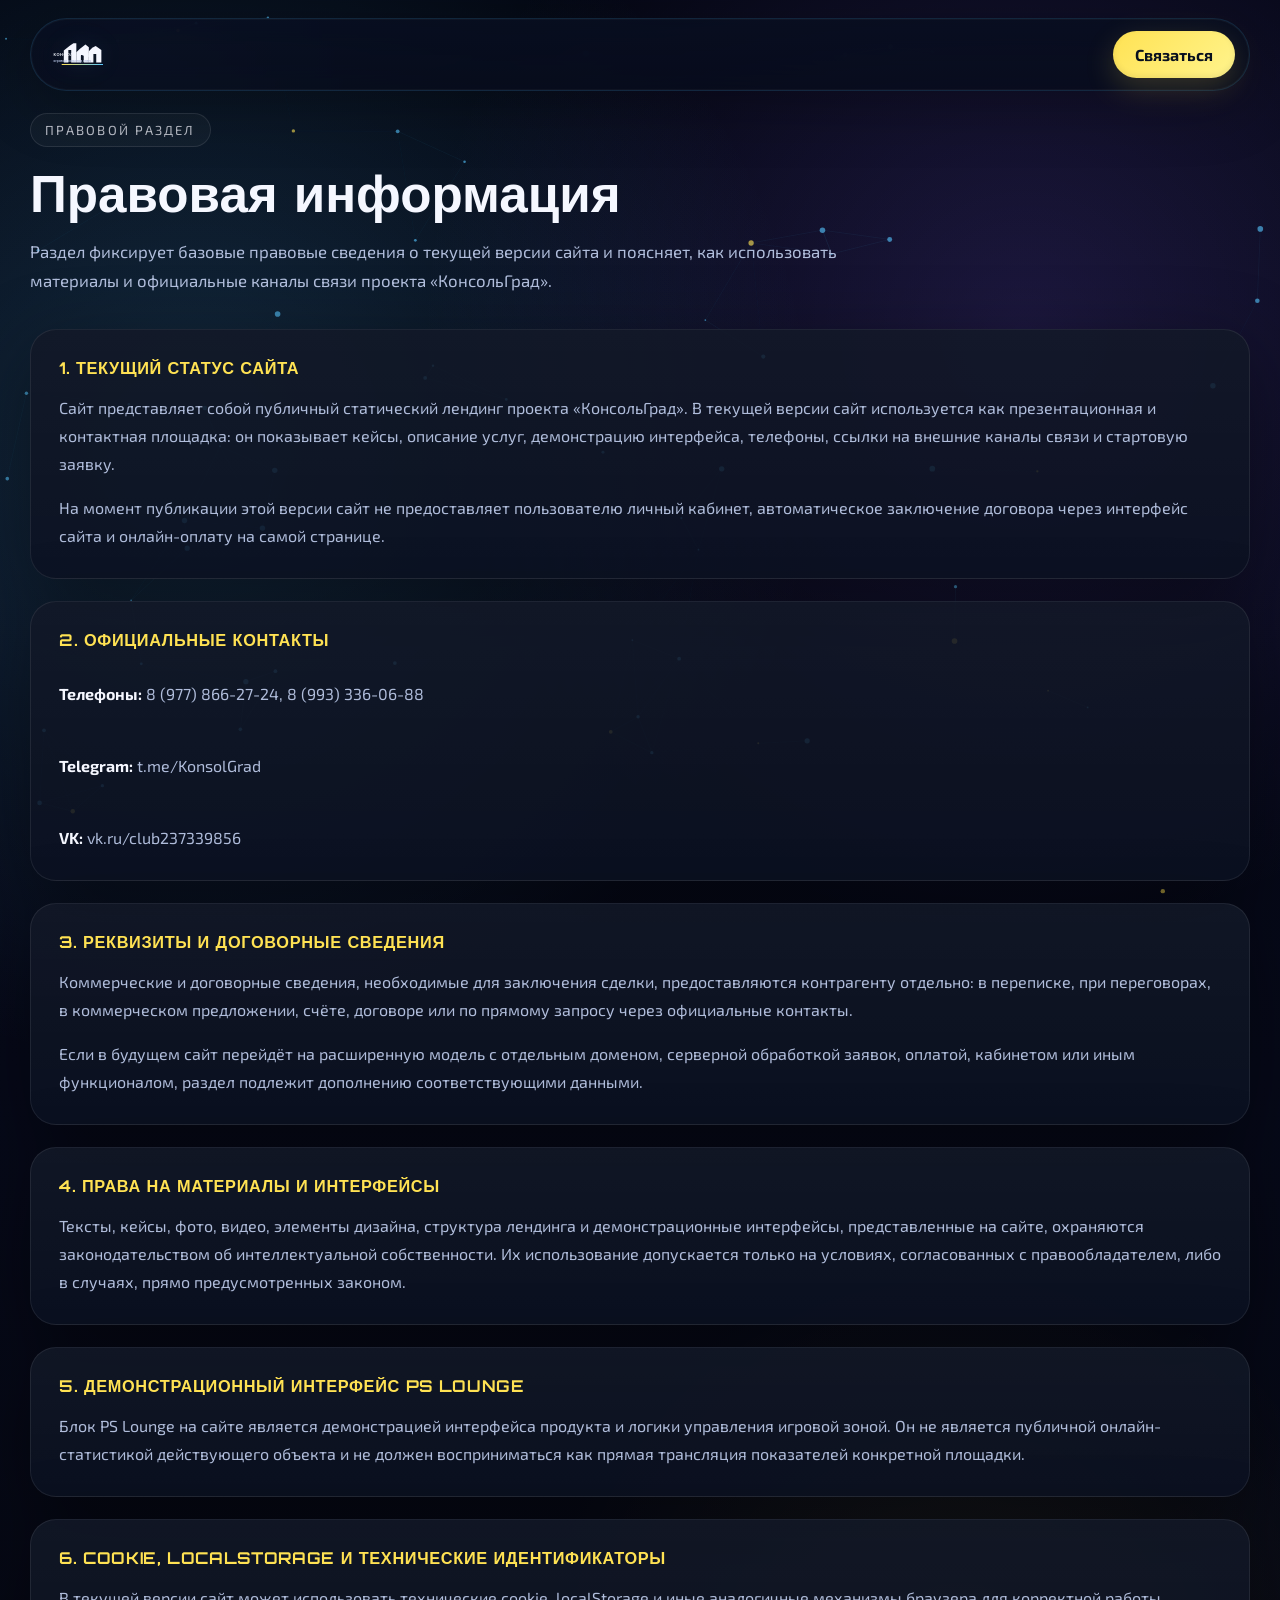
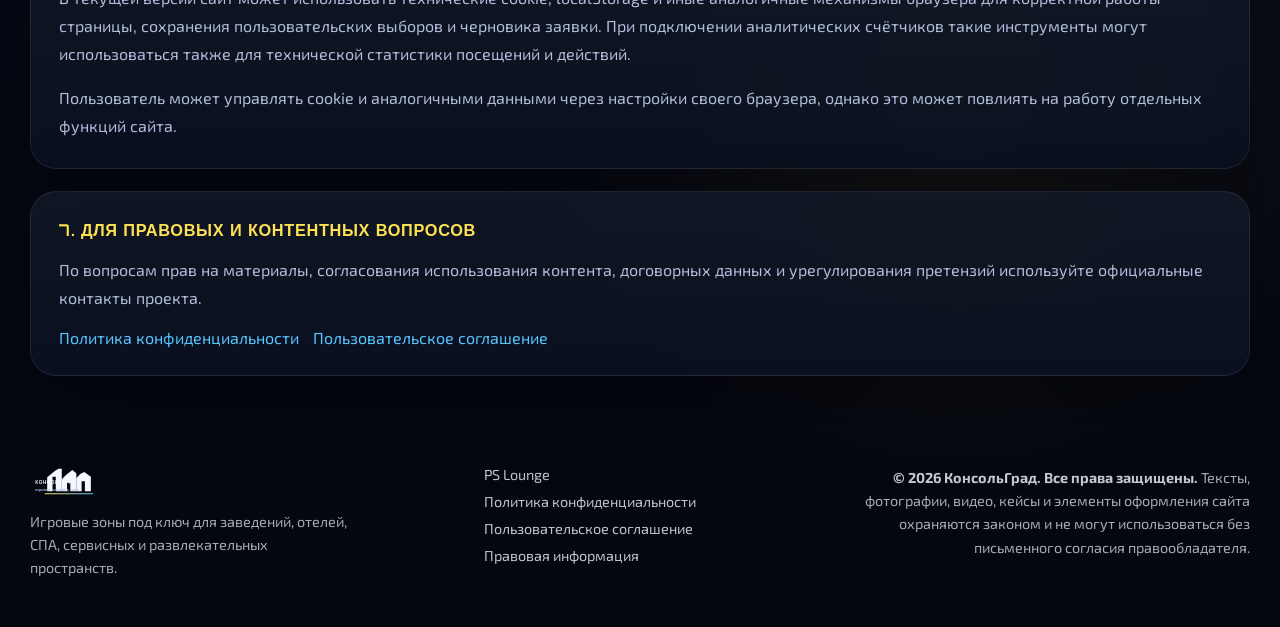
==== commit 5b93d8f1: "Upgrade landing lead flow and PS Lounge pages" ====
--- a/legal.html
+++ b/legal.html
@@ -4,7 +4,7 @@
   <meta charset="UTF-8">
   <meta name="viewport" content="width=device-width, initial-scale=1.0">
   <title>Правовая информация — КонсольГрад</title>
-  <meta name="description" content="Правовая информация и контакты проекта КонсольГрад.">
+  <meta name="description" content="Правовая информация и официальные контакты проекта КонсольГрад.">
   <meta name="author" content="КонсольГрад">
   <meta name="copyright" content="КонсольГрад, 2026. Все права защищены.">
   <link rel="preconnect" href="https://fonts.googleapis.com">
@@ -18,7 +18,7 @@
   <div class="site-shell">
     <header class="topbar">
       <a class="brand" href="./index.html#hero">
-        <span class="brand__badge"></span>
+        <img class="brand__logo" src="./assets/brand/consolegrad-logo.svg" alt="Логотип КонсольГрад">
         <span class="brand__text">
           <strong>КонсольГрад</strong>
           <span>игровые зоны под ключ</span>
@@ -35,37 +35,50 @@
         <div class="section-heading section-heading--left reveal">
           <span class="section-heading__eyebrow">Правовой раздел</span>
           <h2>Правовая информация</h2>
-          <p>Базовые сведения о проекте, контактах и использовании материалов сайта на текущей версии публичного лендинга.</p>
+          <p>Раздел фиксирует базовые правовые сведения о текущей версии сайта и поясняет, как использовать материалы и официальные каналы связи проекта «КонсольГрад».</p>
         </div>
 
         <div class="legal-layout">
           <article class="legal-card">
-            <h3>Правообладатель сайта</h3>
-            <p>Правообладателем текстов, фотографий, видео, кейсов, элементов интерфейса и фирменной подачи сайта является проект <strong>КонсольГрад</strong>.</p>
+            <h3>1. Текущий статус сайта</h3>
+            <p>Сайт представляет собой публичный статический лендинг проекта «КонсольГрад». В текущей версии сайт используется как презентационная и контактная площадка: он показывает кейсы, описание услуг, демонстрацию интерфейса, телефоны, ссылки на внешние каналы связи и стартовую заявку.</p>
+            <p>На момент публикации этой версии сайт не предоставляет пользователю личный кабинет, автоматическое заключение договора через интерфейс сайта и онлайн-оплату на самой странице.</p>
           </article>
 
           <article class="legal-card">
-            <h3>Официальные контакты</h3>
+            <h3>2. Официальные контакты</h3>
             <div class="legal-meta">
-              <p><strong>Телефоны:</strong> 8 (993) 336-06-88, 8 (977) 866-27-24</p>
+              <p><strong>Телефоны:</strong> 8 (977) 866-27-24, 8 (993) 336-06-88</p>
               <p><strong>Telegram:</strong> <a href="https://t.me/KonsolGrad">t.me/KonsolGrad</a></p>
               <p><strong>VK:</strong> <a href="https://vk.ru/club237339856">vk.ru/club237339856</a></p>
             </div>
           </article>
 
           <article class="legal-card">
-            <h3>Реквизиты и договорные данные</h3>
-            <p>Подробные платёжные и договорные реквизиты предоставляются контрагенту до заключения договора, в коммерческом предложении, договорных документах или по прямому запросу через официальные контакты проекта. Если проект перейдёт на домен, форму заявки, оплату или иной расширенный сценарий работы через сайт, этот раздел должен быть дополнен полными сведениями об операторе и договорной модели.</p>
+            <h3>3. Реквизиты и договорные сведения</h3>
+            <p>Коммерческие и договорные сведения, необходимые для заключения сделки, предоставляются контрагенту отдельно: в переписке, при переговорах, в коммерческом предложении, счёте, договоре или по прямому запросу через официальные контакты.</p>
+            <p>Если в будущем сайт перейдёт на расширенную модель с отдельным доменом, серверной обработкой заявок, оплатой, кабинетом или иным функционалом, раздел подлежит дополнению соответствующими данными.</p>
           </article>
 
           <article class="legal-card">
-            <h3>Использование материалов</h3>
-            <p>Любое воспроизведение, адаптация, публикация, повторное размещение, коммерческое использование либо копирование материалов сайта без письменного согласия правообладателя не допускается.</p>
+            <h3>4. Права на материалы и интерфейсы</h3>
+            <p>Тексты, кейсы, фото, видео, элементы дизайна, структура лендинга и демонстрационные интерфейсы, представленные на сайте, охраняются законодательством об интеллектуальной собственности. Их использование допускается только на условиях, согласованных с правообладателем, либо в случаях, прямо предусмотренных законом.</p>
           </article>
 
           <article class="legal-card">
-            <h3>Для связи по юридическим вопросам</h3>
-            <p>По вопросам прав на материалы, согласования использования контента, договорных данных и претензий по размещению материалов используйте официальные контакты проекта.</p>
+            <h3>5. Демонстрационный интерфейс PS Lounge</h3>
+            <p>Блок PS Lounge на сайте является демонстрацией интерфейса продукта и логики управления игровой зоной. Он не является публичной онлайн-статистикой действующего объекта и не должен восприниматься как прямая трансляция показателей конкретной площадки.</p>
+          </article>
+
+          <article class="legal-card">
+            <h3>6. Cookie, localStorage и технические идентификаторы</h3>
+            <p>В текущей версии сайт может использовать технические cookie, localStorage и иные аналогичные механизмы браузера для корректной работы страницы, сохранения пользовательских выборов и черновика заявки. При подключении аналитических счётчиков такие инструменты могут использоваться также для технической статистики посещений и действий.</p>
+            <p>Пользователь может управлять cookie и аналогичными данными через настройки своего браузера, однако это может повлиять на работу отдельных функций сайта.</p>
+          </article>
+
+          <article class="legal-card">
+            <h3>7. Для правовых и контентных вопросов</h3>
+            <p>По вопросам прав на материалы, согласования использования контента, договорных данных и урегулирования претензий используйте официальные контакты проекта.</p>
             <div class="legal-inline-links">
               <a href="./privacy.html">Политика конфиденциальности</a>
               <a href="./terms.html">Пользовательское соглашение</a>
@@ -77,10 +90,12 @@
 
     <footer class="footer">
       <div class="footer__brand">
+        <img class="footer__logo" src="./assets/brand/consolegrad-logo.svg" alt="Логотип КонсольГрад">
         <p>КонсольГрад</p>
-        <span>Игровые зоны под ключ для заведений, клубов и развлекательных пространств.</span>
+        <span>Игровые зоны под ключ для заведений, отелей, СПА, сервисных и развлекательных пространств.</span>
       </div>
       <div class="footer__links">
+        <a href="./pslounge.html">PS Lounge</a>
         <a href="./privacy.html">Политика конфиденциальности</a>
         <a href="./terms.html">Пользовательское соглашение</a>
         <a href="./legal.html">Правовая информация</a>
--- a/styles.css
+++ b/styles.css
@@ -126,6 +126,16 @@
   min-width: 0;
 }
 
+.brand__logo {
+  width: 74px;
+  max-width: 18vw;
+  height: auto;
+  display: block;
+  filter:
+    drop-shadow(0 0 12px rgba(87, 198, 255, 0.08))
+    drop-shadow(0 0 18px rgba(255, 226, 83, 0.04));
+}
+
 .brand__badge {
   width: 14px;
   height: 14px;
@@ -137,8 +147,7 @@
 }
 
 .brand__text {
-  display: grid;
-  gap: 2px;
+  display: none;
 }
 
 .brand__text strong,
@@ -276,6 +285,14 @@
 .button:hover,
 .button:focus-visible {
   transform: translateY(-2px);
+}
+
+.button:disabled,
+.button[aria-disabled="true"] {
+  opacity: 0.62;
+  cursor: wait;
+  transform: none;
+  box-shadow: none;
 }
 
 .button {
@@ -429,6 +446,16 @@
   line-height: 1.65;
 }
 
+.contacts__promise {
+  margin-top: 22px;
+  padding: 18px 20px;
+  border: 1px solid rgba(255, 255, 255, 0.08);
+  border-radius: 22px;
+  background:
+    linear-gradient(180deg, rgba(255, 255, 255, 0.04), rgba(255, 255, 255, 0.02)),
+    radial-gradient(circle at 100% 0%, rgba(87, 198, 255, 0.08), transparent 36%);
+}
+
 .hero__visual {
   position: relative;
   min-height: 680px;
@@ -532,28 +559,25 @@
 
 .controller__glow {
   position: absolute;
-  inset: 18%;
+  inset: 20%;
   border-radius: 50%;
   background:
-    radial-gradient(circle, rgba(87, 198, 255, 0.32), transparent 46%),
-    radial-gradient(circle at 60% 40%, rgba(138, 99, 255, 0.24), transparent 38%);
-  filter: blur(44px);
+    radial-gradient(circle at 50% 44%, rgba(87, 198, 255, 0.18), transparent 48%),
+    radial-gradient(circle at 52% 18%, rgba(255, 255, 255, 0.08), transparent 24%);
+  filter: blur(36px);
+  opacity: 0.22;
 }
 
 .controller__shadow {
-  position: absolute;
-  width: 62%;
-  height: 16%;
-  bottom: 12%;
-  border-radius: 50%;
-  background: radial-gradient(circle, rgba(0, 0, 0, 0.5), transparent 70%);
-  filter: blur(20px);
+  display: none;
 }
 
 .controller__rotor {
   position: relative;
   width: 92%;
   height: 58%;
+  display: grid;
+  place-items: center;
   transform-style: preserve-3d;
   animation: controllerRotate 6.8s ease-in-out infinite alternate;
   transition: transform 160ms ease-out;
@@ -855,6 +879,33 @@
   right: 10%;
 }
 
+.controller__rotor {
+  width: 100%;
+  height: 100%;
+}
+
+.controller__image {
+  grid-area: 1 / 1;
+  width: min(100%, 548px);
+  height: auto;
+  display: block;
+}
+
+.controller__image--depth {
+  transform: translate3d(0, -2px, -36px) rotateX(14deg) scale(0.985);
+  filter: blur(12px) brightness(0.44) saturate(0.8);
+  opacity: 0.18;
+}
+
+.controller__image--main {
+  position: relative;
+  z-index: 2;
+  transform: translate3d(0, -16px, 60px) rotateX(10deg) rotateY(-5deg) scale(1.035);
+  filter:
+    drop-shadow(0 8px 18px rgba(0, 0, 0, 0.14))
+    drop-shadow(0 0 4px rgba(87, 198, 255, 0.02));
+}
+
 .hero__floating {
   position: absolute;
   padding: 18px 20px;
@@ -956,12 +1007,15 @@
 }
 
 .service-card__label {
+  position: absolute;
+  top: 24px;
+  right: 24px;
   display: inline-flex;
-  padding: 8px 12px;
+  padding: 7px 12px;
   border-radius: 999px;
   color: #07101f;
   background: var(--yellow);
-  font-size: 0.78rem;
+  font-size: 0.72rem;
   font-weight: 800;
   text-transform: uppercase;
   letter-spacing: 0.14em;
@@ -971,7 +1025,9 @@
   display: flex;
   align-items: center;
   gap: 16px;
-  margin-top: 12px;
+  min-height: 46px;
+  margin-top: 0;
+  padding-right: 164px;
 }
 
 .service-card__head span,
@@ -1014,23 +1070,84 @@
   box-shadow: 0 0 12px rgba(87, 198, 255, 0.35);
 }
 
-.process__grid {
+.process-road {
+  position: relative;
+  display: grid;
   grid-template-columns: repeat(4, minmax(0, 1fr));
   gap: 18px;
-}
-
-.process-step {
-  padding: 22px;
-  display: flex;
-  flex-direction: column;
-}
-
-.process-step h3 {
-  min-height: 3.6em;
-}
-
-.process-step p {
-  margin: 12px 0 0;
+  align-items: start;
+}
+
+.process-road__line {
+  position: absolute;
+  left: 8%;
+  right: 8%;
+  top: 50%;
+  height: 120px;
+  transform: translateY(-50%);
+  border-radius: 999px;
+  background:
+    radial-gradient(circle at 12% 50%, rgba(87, 198, 255, 0.24), transparent 10%),
+    radial-gradient(circle at 88% 50%, rgba(255, 226, 83, 0.18), transparent 10%);
+  pointer-events: none;
+}
+
+.process-road__line::before {
+  content: "";
+  position: absolute;
+  inset: 24px 0;
+  border-radius: 999px;
+  border: 2px solid rgba(87, 198, 255, 0.14);
+  opacity: 0.9;
+}
+
+.process-flow-card {
+  position: relative;
+  z-index: 1;
+  min-height: 244px;
+  padding: 24px;
+  border: 1px solid var(--line);
+  border-radius: var(--radius-lg);
+  background:
+    linear-gradient(180deg, rgba(255,255,255,0.05), rgba(255,255,255,0.02)),
+    rgba(10, 16, 36, 0.82);
+  box-shadow: var(--shadow);
+  backdrop-filter: blur(14px);
+}
+
+.process-flow-card--top {
+  margin-bottom: 96px;
+}
+
+.process-flow-card--bottom {
+  margin-top: 96px;
+}
+
+.process-flow-card > span {
+  display: inline-flex;
+  align-items: center;
+  justify-content: center;
+  width: 42px;
+  height: 42px;
+  border-radius: 50%;
+  border: 1px solid rgba(87, 198, 255, 0.18);
+  background: rgba(255, 255, 255, 0.03);
+  font-family: "Orbitron", "Segoe UI", sans-serif;
+  font-size: 0.92rem;
+  color: var(--blue);
+  letter-spacing: 0.08em;
+}
+
+.process-flow-card h3 {
+  margin: 18px 0 12px;
+  font-family: "Orbitron", "Segoe UI", sans-serif;
+  font-size: 1.28rem;
+}
+
+.process-flow-card p {
+  margin: 0;
+  color: var(--muted);
+  line-height: 1.7;
 }
 
 .audience__grid {
@@ -1146,6 +1263,13 @@
   object-fit: cover;
 }
 
+.case-frame picture,
+.case-shot picture {
+  display: block;
+  width: 100%;
+  height: 100%;
+}
+
 .case-frame--video {
   min-height: 0;
   aspect-ratio: 16 / 8.4;
@@ -1249,20 +1373,17 @@
 }
 
 .software__layout {
-  display: grid;
-  grid-template-columns: 1.05fr 0.95fr;
-  gap: 24px;
-  align-items: start;
+  display: block;
 }
 
 .software__panel {
-  padding: 22px;
+  padding: 24px;
   border-radius: var(--radius-xl);
 }
 
 .software__shell {
   display: grid;
-  gap: 16px;
+  gap: 14px;
   margin-bottom: 18px;
 }
 
@@ -1270,19 +1391,19 @@
   display: flex;
   align-items: center;
   justify-content: space-between;
-  gap: 16px;
+  gap: 18px;
 }
 
 .software__brandline {
   display: flex;
-  align-items: center;
+  align-items: flex-start;
   gap: 14px;
 }
 
 .software__brandline strong,
 .software__clock strong {
   display: block;
-  font-size: 1.05rem;
+  font-size: 1.12rem;
 }
 
 .software__brandline span,
@@ -1291,6 +1412,7 @@
   margin-top: 4px;
   color: var(--muted);
   font-size: 0.86rem;
+  line-height: 1.5;
 }
 
 .software__logo {
@@ -1315,6 +1437,7 @@
   display: flex;
   flex-wrap: wrap;
   gap: 10px;
+  align-items: stretch;
 }
 
 .software__tab {
@@ -1326,19 +1449,25 @@
   font-weight: 600;
 }
 
+.software__tab--meta {
+  margin-left: auto;
+  min-width: 124px;
+}
+
 .software__tab--active {
   border-color: rgba(87, 198, 255, 0.28);
   background: rgba(87, 198, 255, 0.1);
 }
 
 .software__kpis {
-  display: grid;
-  grid-template-columns: repeat(3, minmax(0, 1fr));
+  display: flex;
+  flex-wrap: wrap;
   gap: 12px;
 }
 
 .software__kpi {
-  padding: 16px;
+  min-width: 118px;
+  padding: 16px 18px;
   border-radius: 18px;
   border: 1px solid rgba(255, 255, 255, 0.08);
   background: rgba(255, 255, 255, 0.03);
@@ -1358,42 +1487,54 @@
 
 .software__stations {
   display: grid;
-  grid-template-columns: repeat(2, minmax(0, 1fr));
+  grid-template-columns: repeat(3, minmax(0, 1fr));
   gap: 16px;
 }
 
 .station {
   position: relative;
-  padding: 22px;
-  border-radius: 22px;
+  padding: 16px 16px 14px;
+  border-radius: 24px;
   border: 1px solid rgba(255, 255, 255, 0.12);
   background: linear-gradient(180deg, rgba(255, 255, 255, 0.05), rgba(255, 255, 255, 0.03));
-  min-height: 160px;
+  min-height: 222px;
   overflow: hidden;
+  cursor: pointer;
+  transition:
+    border-color 180ms ease,
+    box-shadow 180ms ease,
+    transform 180ms ease;
+}
+
+.station:hover {
+  transform: translateY(-2px);
 }
 
 .station__meta,
-.station > span {
+.station__content {
   position: relative;
   z-index: 1;
 }
 
-.station strong {
-  display: block;
-  font-family: "Orbitron", "Segoe UI", sans-serif;
-}
-
-.station span {
-  color: rgba(245, 247, 255, 0.86);
-  line-height: 1.6;
-}
-
 .station__meta {
   display: flex;
-  align-items: center;
+  align-items: flex-start;
   justify-content: space-between;
   gap: 14px;
   margin-bottom: 12px;
+}
+
+.station__meta strong {
+  display: block;
+  font-family: "Orbitron", "Segoe UI", sans-serif;
+  font-size: 1rem;
+}
+
+.station__meta small {
+  display: block;
+  margin-top: 4px;
+  color: rgba(245, 247, 255, 0.62);
+  font-size: 0.84rem;
 }
 
 .station__meta em {
@@ -1422,6 +1563,13 @@
   color: #ff8f98;
 }
 
+.station--busy,
+.station--grace,
+.station--free,
+.station--overdue {
+  box-shadow: inset 0 0 0 1px rgba(255, 255, 255, 0.03);
+}
+
 .station--busy {
   box-shadow: inset 0 0 0 1px rgba(87, 198, 255, 0.18);
 }
@@ -1438,14 +1586,246 @@
   box-shadow: inset 0 0 0 1px rgba(255, 89, 104, 0.24);
 }
 
+.station.is-selected {
+  border-color: rgba(87, 198, 255, 0.34);
+  box-shadow:
+    inset 0 0 0 1px rgba(87, 198, 255, 0.28),
+    0 0 0 1px rgba(87, 198, 255, 0.16),
+    0 18px 40px rgba(0, 0, 0, 0.28);
+}
+
+.station__content {
+  display: grid;
+  grid-template-columns: minmax(0, 1fr) 146px;
+  gap: 14px;
+  align-items: end;
+}
+
+.station__summary {
+  max-width: 192px;
+  padding: 10px 12px;
+  border-radius: 14px;
+  border: 1px solid rgba(255, 255, 255, 0.08);
+  background: rgba(255, 255, 255, 0.03);
+}
+
+.station__summary small {
+  display: block;
+  color: rgba(245, 247, 255, 0.6);
+  font-size: 0.78rem;
+}
+
+.station__summary strong {
+  display: block;
+  margin: 4px 0 8px;
+  font-family: "Orbitron", "Segoe UI", sans-serif;
+  font-size: clamp(0.96rem, 1.8vw, 1.46rem);
+  color: rgba(245, 247, 255, 0.9);
+  line-height: 1.02;
+  letter-spacing: 0.02em;
+}
+
+.station__summary span {
+  display: block;
+  color: rgba(245, 247, 255, 0.72);
+  line-height: 1.45;
+  font-size: 0.82rem;
+}
+
+.station__visual {
+  position: relative;
+  min-height: 110px;
+  display: grid;
+  align-items: center;
+  justify-items: center;
+}
+
+.station__visual img {
+  max-width: 100%;
+  max-height: 110px;
+  object-fit: contain;
+  filter: drop-shadow(0 18px 32px rgba(0, 0, 0, 0.34));
+  align-self: center;
+}
+
+.station__visual--ps img {
+  max-height: 104px;
+  transform: translateY(-1px);
+}
+
+.station__visual--busy img {
+  transform: translateY(-18px);
+}
+
+.station__visual--switch img {
+  max-height: 92px;
+  transform: translateY(-3px);
+}
+
+.station__visual--sim {
+  background: transparent;
+  border-radius: 0;
+  border: 0;
+}
+
+.station__visual--sim::before,
+.station__visual--sim::after {
+  display: none;
+}
+
+.station__visual--sim img {
+  max-height: 122px;
+  width: auto;
+}
+
+.software__workspace-hint {
+  margin: 18px 0 0;
+  color: rgba(245, 247, 255, 0.62);
+  line-height: 1.6;
+}
+
+.software__cta-row {
+  margin-top: 24px;
+  display: flex;
+  justify-content: center;
+}
+
+.software__workspace {
+  margin-top: 18px;
+  display: grid;
+  grid-template-columns: minmax(0, 1.25fr) minmax(280px, 0.75fr);
+  gap: 18px;
+}
+
+.software-control {
+  padding: 18px;
+  border-radius: 26px;
+  border: 1px solid rgba(255, 255, 255, 0.08);
+  background:
+    linear-gradient(180deg, rgba(255, 255, 255, 0.03), rgba(255, 255, 255, 0.015)),
+    rgba(4, 7, 18, 0.42);
+}
+
+.software-control__header {
+  display: flex;
+  align-items: flex-start;
+  justify-content: space-between;
+  gap: 14px;
+}
+
+.software-control__header strong {
+  display: block;
+  font-family: "Orbitron", "Segoe UI", sans-serif;
+  font-size: 1.05rem;
+}
+
+.software-control__header p {
+  margin: 8px 0 0;
+  color: rgba(245, 247, 255, 0.66);
+  line-height: 1.55;
+}
+
+.software-control__badge {
+  display: inline-flex;
+  align-items: center;
+  justify-content: center;
+  min-height: 36px;
+  padding: 0 12px;
+  border-radius: 999px;
+  border: 1px solid rgba(255, 255, 255, 0.08);
+  background: rgba(255, 255, 255, 0.04);
+  color: rgba(245, 247, 255, 0.86);
+  font-size: 0.84rem;
+  font-weight: 700;
+}
+
+.software-control__section + .software-control__section {
+  margin-top: 18px;
+}
+
+.software-control__label {
+  display: block;
+  margin-bottom: 10px;
+  color: rgba(245, 247, 255, 0.72);
+  font-size: 0.84rem;
+  text-transform: uppercase;
+  letter-spacing: 0.12em;
+}
+
+.software-control__chips,
+.software-control__actions,
+.software-control__payments,
+.software-control__custom {
+  display: flex;
+  flex-wrap: wrap;
+  gap: 10px;
+}
+
+.software-chip,
+.software-payment,
+.software-action {
+  min-height: 44px;
+  padding: 0 16px;
+  border-radius: 16px;
+  border: 1px solid rgba(255, 255, 255, 0.08);
+  background: rgba(255, 255, 255, 0.03);
+  color: rgba(245, 247, 255, 0.88);
+  font: inherit;
+  font-weight: 600;
+}
+
+.software-chip--active,
+.software-payment--active,
+.software-action.is-active {
+  border-color: rgba(87, 198, 255, 0.28);
+  background: rgba(87, 198, 255, 0.12);
+  color: rgba(245, 247, 255, 0.96);
+}
+
+.software-action--stop {
+  border-color: rgba(255, 89, 104, 0.22);
+  background: rgba(255, 89, 104, 0.08);
+}
+
+.software-action--start {
+  border-color: rgba(87, 198, 255, 0.22);
+}
+
+.software-control__input {
+  width: 110px;
+  min-height: 44px;
+  padding: 0 14px;
+  border: 1px solid rgba(255, 255, 255, 0.08);
+  border-radius: 16px;
+  background: rgba(255, 255, 255, 0.04);
+  color: rgba(245, 247, 255, 0.92);
+  font: inherit;
+}
+
+.software-control__actions--compact .software-action {
+  min-width: calc(50% - 5px);
+}
+
 .software__points {
   display: grid;
+  grid-template-columns: repeat(2, minmax(0, 1fr));
   gap: 16px;
+  margin-top: 20px;
+}
+
+.software__disclaimer {
+  margin: 18px 0 0;
+  padding: 14px 16px;
+  border-radius: 18px;
+  border: 1px solid rgba(255, 255, 255, 0.08);
+  background: rgba(255, 255, 255, 0.03);
+  color: rgba(245, 247, 255, 0.68);
+  line-height: 1.65;
 }
 
 .software-point {
   padding: 24px;
-  min-height: 132px;
+  min-height: 0;
   display: flex;
   flex-direction: column;
   justify-content: center;
@@ -1453,6 +1833,11 @@
 
 .software-point--accent {
   border-color: rgba(255, 226, 83, 0.24);
+}
+
+.software-point h3 {
+  font-size: clamp(1.18rem, 1.8vw, 1.4rem);
+  line-height: 1.28;
 }
 
 .connect__grid {
@@ -1547,10 +1932,7 @@
 }
 
 .brief__layout {
-  display: grid;
-  grid-template-columns: 0.95fr 0.85fr;
-  gap: 22px;
-  align-items: start;
+  display: block;
 }
 
 .brief-form,
@@ -1559,9 +1941,43 @@
 }
 
 .brief-form {
-  padding: 28px;
+  padding: 22px;
   display: grid;
   gap: 18px;
+}
+
+.brief-grid {
+  display: grid;
+  gap: 14px;
+}
+
+.brief-grid--top {
+  grid-template-columns: minmax(0, 1.06fr) minmax(320px, 0.94fr);
+  align-items: start;
+  gap: 18px;
+}
+
+.brief-grid--config {
+  grid-template-columns: 1fr;
+}
+
+.brief-grid--contact {
+  grid-template-columns: minmax(0, 1.08fr) minmax(280px, 0.92fr);
+  gap: 16px 18px;
+  align-items: start;
+}
+
+.brief-column,
+.brief-grid--config {
+  display: grid;
+  gap: 16px;
+  align-content: start;
+}
+
+.brief-contact-fields {
+  display: grid;
+  gap: 16px;
+  align-content: start;
 }
 
 .brief-field {
@@ -1578,8 +1994,46 @@
   width: 100%;
 }
 
+.brief-field--range {
+  padding-top: 2px;
+}
+
 .brief-field input[type="range"] {
   accent-color: var(--yellow);
+}
+
+.brief-field input[type="text"],
+.brief-field input[type="tel"],
+.brief-field textarea {
+  width: 100%;
+  padding: 15px 16px;
+  border: 1px solid rgba(255, 255, 255, 0.08);
+  border-radius: 16px;
+  background: rgba(255, 255, 255, 0.04);
+  color: var(--text);
+  font: inherit;
+  resize: vertical;
+  transition:
+    border-color 180ms ease,
+    box-shadow 180ms ease,
+    background 180ms ease;
+}
+
+.brief-field textarea {
+  min-height: 112px;
+}
+
+.brief-field input::placeholder,
+.brief-field textarea::placeholder {
+  color: rgba(176, 189, 219, 0.66);
+}
+
+.brief-field input:focus,
+.brief-field textarea:focus {
+  outline: none;
+  border-color: rgba(87, 198, 255, 0.3);
+  box-shadow: 0 0 0 4px rgba(87, 198, 255, 0.08);
+  background: rgba(255, 255, 255, 0.05);
 }
 
 .brief-segment {
@@ -1630,6 +2084,11 @@
   font-size: 0.96rem;
 }
 
+.brief-divider {
+  height: 1px;
+  background: linear-gradient(90deg, transparent, rgba(255, 255, 255, 0.14), transparent);
+}
+
 .brief-options {
   display: grid;
   grid-template-columns: repeat(2, minmax(0, 1fr));
@@ -1647,10 +2106,74 @@
   color: rgba(245, 247, 255, 0.88);
 }
 
+.brief-contact-grid {
+  display: grid;
+  grid-template-columns: repeat(2, minmax(0, 1fr));
+  gap: 14px;
+}
+
+.brief-submit {
+  display: grid;
+  gap: 12px;
+  align-content: start;
+  align-self: stretch;
+  min-height: 100%;
+  padding: 6px 0 0;
+}
+
+.brief-consent {
+  display: grid;
+  grid-template-columns: 18px minmax(0, 1fr);
+  gap: 10px;
+  align-items: start;
+  color: rgba(245, 247, 255, 0.72);
+  font-size: 0.95rem;
+  line-height: 1.6;
+}
+
+.brief-consent input {
+  margin: 4px 0 0;
+}
+
+.brief-consent a {
+  color: var(--blue);
+}
+
+.brief-submit__note {
+  margin: 0;
+  color: rgba(245, 247, 255, 0.66);
+  line-height: 1.5;
+  font-size: 0.95rem;
+}
+
+#brief-submit:disabled {
+  cursor: not-allowed;
+  opacity: 0.54;
+  box-shadow: none;
+  transform: none;
+  filter: grayscale(0.08);
+}
+
+.brief-form__status {
+  min-height: 24px;
+  margin: 0;
+  color: rgba(245, 247, 255, 0.74);
+  line-height: 1.5;
+}
+
+.brief-form__status.is-success {
+  color: var(--success);
+}
+
+.brief-form__status.is-error {
+  color: #ffb2bb;
+}
+
 .brief-result {
   padding: 28px;
   display: grid;
   gap: 14px;
+  align-self: stretch;
 }
 
 .brief-result__eyebrow {
@@ -1732,7 +2255,7 @@
 
 .build-sequence-shell {
   display: grid;
-  grid-template-columns: minmax(0, 1.62fr) minmax(210px, 0.38fr);
+  grid-template-columns: minmax(0, 1.18fr) minmax(320px, 0.82fr);
   gap: 14px;
   align-items: stretch;
 }
@@ -1851,12 +2374,18 @@
 
 .build-stage-list {
   display: grid;
+  grid-template-columns: repeat(2, minmax(0, 1fr));
   gap: 10px;
+}
+
+.build-stage-list .build-stage-card:last-child {
+  grid-column: 1 / -1;
 }
 
 .build-stage-card {
   position: relative;
-  padding: 14px 14px 14px 46px;
+  min-height: 0;
+  padding: 16px 16px 16px 50px;
   border: 1px solid rgba(255, 255, 255, 0.08);
   border-radius: 18px;
   background:
@@ -1896,7 +2425,7 @@
 .build-stage-card p {
   margin: 0;
   color: var(--muted);
-  line-height: 1.5;
+  line-height: 1.58;
   font-size: 0.82rem;
 }
 
@@ -2362,6 +2891,12 @@
   color: rgba(245, 247, 255, 0.96);
 }
 
+.contact-call-button.is-copied {
+  color: #08101f;
+  background: linear-gradient(135deg, #8dffab, #b5ffd6);
+  box-shadow: 0 12px 34px rgba(141, 255, 171, 0.24);
+}
+
 .contacts__panel small {
   display: block;
   margin-top: 8px;
@@ -2388,6 +2923,17 @@
   max-width: 320px;
 }
 
+.footer__brand > p {
+  display: none;
+}
+
+.footer__logo {
+  width: 86px;
+  max-width: 100%;
+  display: block;
+  margin-bottom: 12px;
+}
+
 .footer p,
 .footer strong {
   margin: 0 0 8px;
@@ -2490,6 +3036,235 @@
 
 .legal-inline-links a {
   color: var(--blue);
+}
+
+.section-heading__cta {
+  margin-top: 20px;
+}
+
+.product-page {
+  display: grid;
+  gap: 26px;
+}
+
+.product-hero {
+  display: grid;
+  grid-template-columns: minmax(0, 1.16fr) minmax(280px, 0.84fr);
+  gap: 22px;
+  align-items: stretch;
+}
+
+.product-hero__copy,
+.product-slab,
+.product-card,
+.product-band,
+.product-cta,
+.product-column,
+.product-flow__item {
+  border-radius: calc(var(--radius-xl) - 6px);
+  border: 1px solid rgba(255, 255, 255, 0.08);
+  background:
+    linear-gradient(180deg, rgba(255, 255, 255, 0.04), rgba(255, 255, 255, 0.015)),
+    rgba(8, 13, 30, 0.86);
+  box-shadow: var(--shadow);
+}
+
+.product-hero__copy,
+.product-slab,
+.product-card,
+.product-band,
+.product-cta {
+  padding: 30px;
+}
+
+.product-hero__copy {
+  display: grid;
+  align-content: start;
+  gap: 16px;
+}
+
+.product-hero__copy h1,
+.product-card h2,
+.product-flow__item h3,
+.product-column h3,
+.product-cta h2 {
+  margin: 0 0 14px;
+  font-family: "Orbitron", "Segoe UI", sans-serif;
+}
+
+.product-hero__copy h1 {
+  font-size: clamp(2rem, 4.2vw, 3.45rem);
+  line-height: 1.12;
+}
+
+.product-hero__copy p,
+.product-card p,
+.product-card li,
+.product-flow__item p,
+.product-column p,
+.product-slab__list li,
+.product-cta p {
+  color: var(--muted);
+  line-height: 1.72;
+}
+
+.product-hero__actions,
+.product-cta__actions {
+  display: flex;
+  flex-wrap: wrap;
+  gap: 12px;
+  margin-top: 22px;
+}
+
+.product-slab {
+  position: relative;
+  overflow: hidden;
+}
+
+.product-slab__preview {
+  margin-top: 22px;
+  overflow: hidden;
+  border-radius: 22px;
+  border: 1px solid rgba(255, 255, 255, 0.08);
+  background: rgba(255, 255, 255, 0.02);
+}
+
+.product-slab__preview img {
+  display: block;
+  width: 100%;
+  height: auto;
+}
+
+.product-slab::before {
+  content: "";
+  position: absolute;
+  inset: -20% 45% 40% -10%;
+  background: radial-gradient(circle, rgba(87, 198, 255, 0.18), transparent 55%);
+  pointer-events: none;
+}
+
+.product-slab__eyebrow {
+  display: inline-flex;
+  margin-bottom: 16px;
+  color: var(--yellow);
+  letter-spacing: 0.14em;
+  text-transform: uppercase;
+  font-size: 0.78rem;
+  font-weight: 700;
+}
+
+.product-slab__list,
+.product-card ul {
+  margin: 0;
+  padding-left: 20px;
+  display: grid;
+  gap: 10px;
+}
+
+.product-grid {
+  display: grid;
+  grid-template-columns: repeat(2, minmax(0, 1fr));
+  gap: 22px;
+}
+
+.product-gallery {
+  display: grid;
+  gap: 22px;
+}
+
+.product-gallery__lead {
+  display: grid;
+  grid-template-columns: minmax(0, 1.12fr) minmax(320px, 0.88fr);
+  gap: 22px;
+}
+
+.product-gallery__grid {
+  display: grid;
+  grid-template-columns: repeat(3, minmax(0, 1fr));
+  gap: 18px;
+}
+
+.product-shot {
+  overflow: hidden;
+  border-radius: calc(var(--radius-xl) - 6px);
+  border: 1px solid rgba(255, 255, 255, 0.08);
+  background:
+    linear-gradient(180deg, rgba(255, 255, 255, 0.04), rgba(255, 255, 255, 0.015)),
+    rgba(8, 13, 30, 0.86);
+  box-shadow: var(--shadow);
+}
+
+.product-shot img {
+  display: block;
+  width: 100%;
+  height: auto;
+}
+
+.product-shot figcaption {
+  padding: 16px 18px 18px;
+  color: var(--muted);
+  line-height: 1.65;
+}
+
+.product-shot figcaption strong {
+  display: block;
+  margin-bottom: 8px;
+  color: var(--text);
+}
+
+.product-grid--secondary .product-card {
+  min-height: 100%;
+}
+
+.product-card h2 {
+  font-size: 1.18rem;
+}
+
+.product-band {
+  display: grid;
+  gap: 22px;
+}
+
+.product-flow {
+  display: grid;
+  grid-template-columns: repeat(3, minmax(0, 1fr));
+  gap: 18px;
+}
+
+.product-flow__item,
+.product-column {
+  padding: 24px;
+}
+
+.product-flow__item span {
+  display: inline-flex;
+  align-items: center;
+  justify-content: center;
+  width: 34px;
+  height: 34px;
+  margin-bottom: 14px;
+  border-radius: 999px;
+  border: 1px solid rgba(87, 198, 255, 0.18);
+  background: rgba(87, 198, 255, 0.1);
+  color: rgba(245, 247, 255, 0.92);
+  font-size: 0.78rem;
+  font-weight: 700;
+}
+
+.product-columns {
+  display: grid;
+  grid-template-columns: repeat(3, minmax(0, 1fr));
+  gap: 18px;
+}
+
+.product-cta {
+  display: grid;
+  gap: 18px;
+  align-items: center;
+  background:
+    linear-gradient(180deg, rgba(255, 255, 255, 0.05), rgba(255, 255, 255, 0.018)),
+    radial-gradient(circle at 0% 0%, rgba(255, 226, 83, 0.08), transparent 28%),
+    rgba(8, 13, 30, 0.9);
 }
 
 .mobile-cta {
@@ -2620,10 +3395,19 @@
     grid-template-columns: 1fr;
   }
 
+  .product-hero,
+  .product-grid,
+  .product-gallery__lead,
+  .product-gallery__grid,
+  .product-flow,
+  .product-columns {
+    grid-template-columns: 1fr;
+  }
+
   .hero__stats,
   .metrics__grid,
   .service-cards,
-  .process__grid,
+  .process-road,
   .audience__grid,
   .reviews__grid,
   .connect__grid {
@@ -2647,12 +3431,33 @@
     grid-template-columns: 1fr;
   }
 
+  .brief-grid--top,
+  .brief-grid--contact {
+    grid-template-columns: 1fr;
+  }
+
+  .software__stations {
+    grid-template-columns: repeat(2, minmax(0, 1fr));
+  }
+
+  .software__workspace {
+    grid-template-columns: 1fr;
+  }
+
+  .software__points {
+    grid-template-columns: repeat(2, minmax(0, 1fr));
+  }
+
   .build-sequence__layout {
     grid-template-columns: 1fr;
   }
 
   .build-sequence-shell {
     grid-template-columns: 1fr;
+  }
+
+  .build-stage-list {
+    grid-template-columns: repeat(2, minmax(0, 1fr));
   }
 
   .build-scene {
@@ -2749,17 +3554,33 @@
   .hero__stats,
   .metrics__grid,
   .service-cards,
-  .process__grid,
+  .process-road,
   .audience__grid,
   .reviews__grid,
   .connect__grid,
-  .software__stations,
-  .software__kpis {
+  .product-gallery__grid,
+  .product-grid,
+  .product-flow,
+  .product-columns {
     grid-template-columns: 1fr;
+  }
+
+  .software__stations {
+    grid-template-columns: 1fr;
+  }
+
+  .software__tab--meta {
+    margin-left: 0;
+    min-width: 0;
   }
 
   .hero__visual {
     min-height: 420px;
+  }
+
+  .brand__logo {
+    width: 82px;
+    max-width: 22vw;
   }
 
   .hero-devices {
@@ -2786,6 +3607,19 @@
     animation-duration: 9s;
   }
 
+  .process-road {
+    grid-template-columns: 1fr;
+  }
+
+  .process-road__line {
+    display: none;
+  }
+
+  .process-flow-card--top,
+  .process-flow-card--bottom {
+    margin: 0;
+  }
+
   .case-media__lead {
     display: grid;
   }
@@ -2824,11 +3658,49 @@
     grid-template-columns: 1fr;
   }
 
+  .brief-contact-grid {
+    grid-template-columns: 1fr;
+  }
+
+  .brief-submit {
+    grid-column: auto;
+    padding-left: 0;
+  }
+
   .software__header {
     flex-direction: column;
     align-items: flex-start;
   }
 
+  .product-hero__copy,
+  .product-slab,
+  .product-card,
+  .product-band,
+  .product-cta {
+    padding: 24px;
+  }
+
+  .software__content,
+  .station__content {
+    grid-template-columns: 1fr;
+  }
+
+  .station__visual {
+    min-height: 100px;
+  }
+
+  .software-control__header {
+    flex-direction: column;
+  }
+
+  .software-control__actions--compact .software-action {
+    min-width: 100%;
+  }
+
+  .software__points {
+    grid-template-columns: 1fr;
+  }
+
   .build-scene {
     min-height: 420px;
   }
@@ -2844,6 +3716,10 @@
 
   .build-stage-card {
     padding-left: 54px;
+  }
+
+  .build-stage-list {
+    grid-template-columns: 1fr;
   }
 
   body {
@@ -2864,12 +3740,19 @@
   }
 
   .hero__actions,
-  .contacts__actions {
+  .contacts__actions,
+  .product-hero__actions,
+  .product-cta__actions {
     flex-direction: column;
   }
 
   .hero-devices {
     width: min(100%, 420px);
+  }
+
+  .brand__logo {
+    width: 74px;
+    max-width: 24vw;
   }
 
   .hero-device--switch {
@@ -2899,6 +3782,10 @@
     aspect-ratio: 16 / 10;
   }
 
+  .station__content {
+    grid-template-columns: 1fr;
+  }
+
   .build-step__meta {
     flex-direction: column;
     align-items: flex-start;
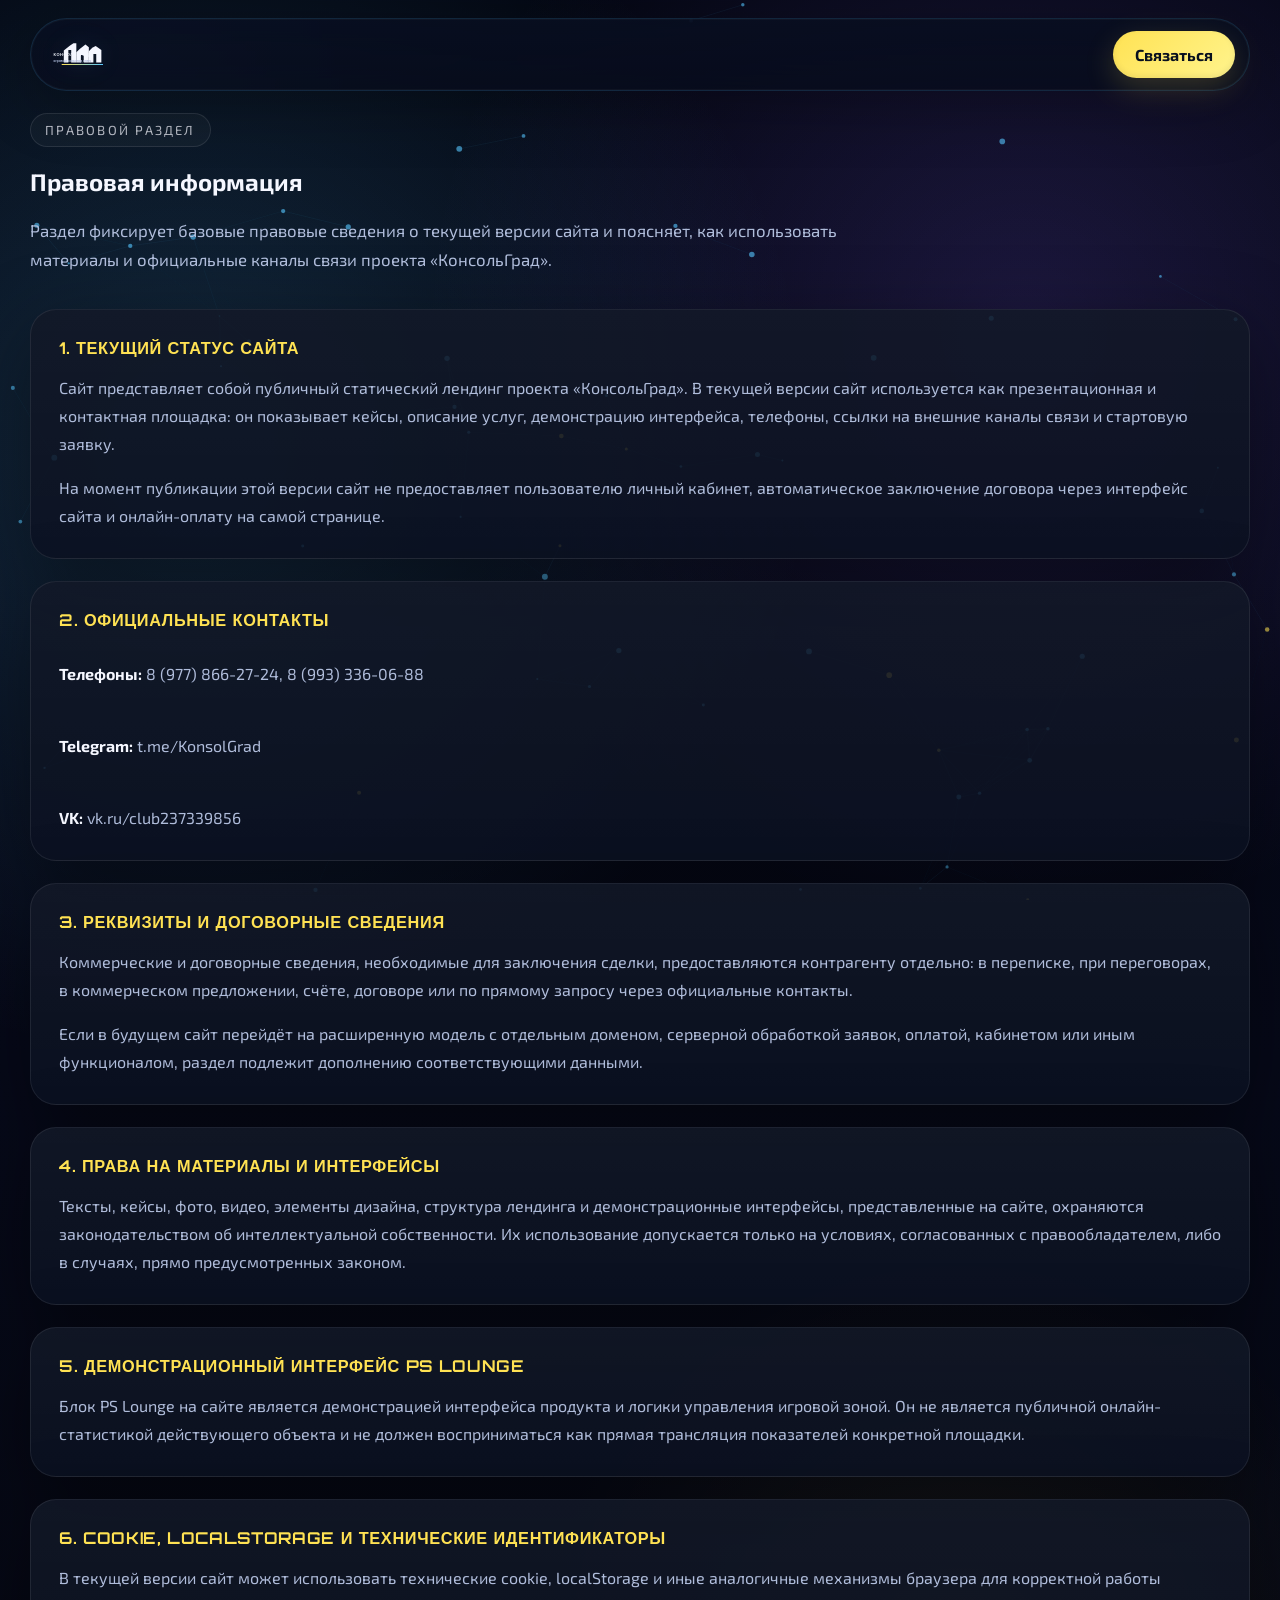
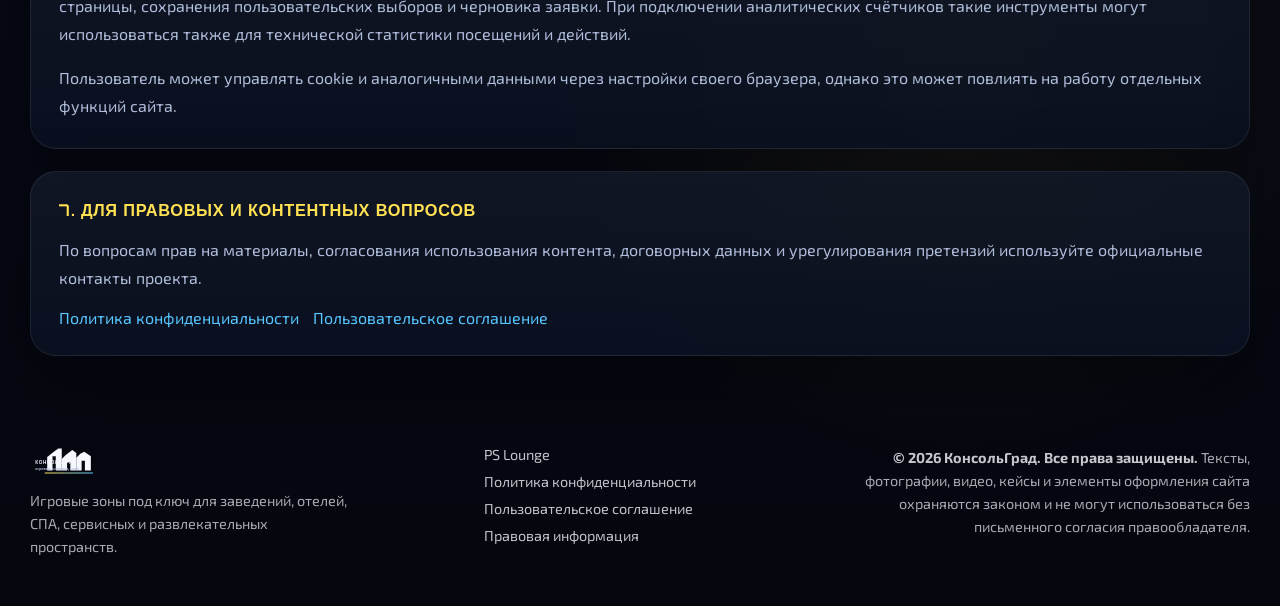
==== commit 28f17194: "Prepare Amvera deployment and consolidate site" ====
--- a/legal.html
+++ b/legal.html
@@ -34,7 +34,7 @@
       <section class="section legal-page">
         <div class="section-heading section-heading--left reveal">
           <span class="section-heading__eyebrow">Правовой раздел</span>
-          <h2>Правовая информация</h2>
+        <h1>Правовая информация</h1>
           <p>Раздел фиксирует базовые правовые сведения о текущей версии сайта и поясняет, как использовать материалы и официальные каналы связи проекта «КонсольГрад».</p>
         </div>
 
--- a/styles.css
+++ b/styles.css
@@ -559,17 +559,31 @@
 
 .controller__glow {
   position: absolute;
-  inset: 20%;
+  inset: 19% 18% 24%;
   border-radius: 50%;
   background:
-    radial-gradient(circle at 50% 44%, rgba(87, 198, 255, 0.18), transparent 48%),
-    radial-gradient(circle at 52% 18%, rgba(255, 255, 255, 0.08), transparent 24%);
-  filter: blur(36px);
-  opacity: 0.22;
+    radial-gradient(circle at 50% 42%, rgba(87, 198, 255, 0.16), transparent 46%),
+    radial-gradient(circle at 52% 20%, rgba(255, 255, 255, 0.08), transparent 22%);
+  filter: blur(30px);
+  opacity: 0.18;
 }
 
 .controller__shadow {
   display: none;
+}
+
+.controller__base {
+  position: absolute;
+  left: 18%;
+  right: 18%;
+  bottom: 9%;
+  height: 24%;
+  border-radius: 50%;
+  background:
+    radial-gradient(circle at 50% 45%, rgba(13, 21, 46, 0.86), rgba(9, 15, 34, 0) 70%),
+    radial-gradient(circle at 50% 58%, rgba(87, 198, 255, 0.12), rgba(87, 198, 255, 0) 58%);
+  filter: blur(14px);
+  opacity: 0.78;
 }
 
 .controller__rotor {
@@ -892,18 +906,18 @@
 }
 
 .controller__image--depth {
-  transform: translate3d(0, -2px, -36px) rotateX(14deg) scale(0.985);
-  filter: blur(12px) brightness(0.44) saturate(0.8);
-  opacity: 0.18;
+  transform: translate3d(0, 12px, -24px) rotateX(12deg) scale(0.972);
+  filter: blur(10px) brightness(0.36) saturate(0.72);
+  opacity: 0.12;
 }
 
 .controller__image--main {
   position: relative;
   z-index: 2;
-  transform: translate3d(0, -16px, 60px) rotateX(10deg) rotateY(-5deg) scale(1.035);
+  transform: translate3d(0, -12px, 60px) rotateX(10deg) rotateY(-5deg) scale(1.03);
   filter:
-    drop-shadow(0 8px 18px rgba(0, 0, 0, 0.14))
-    drop-shadow(0 0 4px rgba(87, 198, 255, 0.02));
+    drop-shadow(0 10px 20px rgba(0, 0, 0, 0.12))
+    drop-shadow(0 28px 34px rgba(16, 25, 54, 0.2));
 }
 
 .hero__floating {
@@ -1602,11 +1616,11 @@
 }
 
 .station__summary {
-  max-width: 192px;
-  padding: 10px 12px;
+  max-width: 182px;
+  padding: 9px 11px;
   border-radius: 14px;
   border: 1px solid rgba(255, 255, 255, 0.08);
-  background: rgba(255, 255, 255, 0.03);
+  background: rgba(255, 255, 255, 0.025);
 }
 
 .station__summary small {
@@ -1617,9 +1631,9 @@
 
 .station__summary strong {
   display: block;
-  margin: 4px 0 8px;
+  margin: 4px 0 6px;
   font-family: "Orbitron", "Segoe UI", sans-serif;
-  font-size: clamp(0.96rem, 1.8vw, 1.46rem);
+  font-size: clamp(0.9rem, 1.6vw, 1.3rem);
   color: rgba(245, 247, 255, 0.9);
   line-height: 1.02;
   letter-spacing: 0.02em;
@@ -1628,16 +1642,17 @@
 .station__summary span {
   display: block;
   color: rgba(245, 247, 255, 0.72);
-  line-height: 1.45;
-  font-size: 0.82rem;
+  line-height: 1.38;
+  font-size: 0.78rem;
 }
 
 .station__visual {
   position: relative;
   min-height: 110px;
   display: grid;
-  align-items: center;
+  align-items: end;
   justify-items: center;
+  padding-bottom: 4px;
 }
 
 .station__visual img {
@@ -1645,21 +1660,22 @@
   max-height: 110px;
   object-fit: contain;
   filter: drop-shadow(0 18px 32px rgba(0, 0, 0, 0.34));
-  align-self: center;
+  align-self: end;
+  transform-origin: center bottom;
 }
 
 .station__visual--ps img {
   max-height: 104px;
-  transform: translateY(-1px);
+  transform: translateY(-7px);
 }
 
 .station__visual--busy img {
-  transform: translateY(-18px);
+  transform: translateY(-9px);
 }
 
 .station__visual--switch img {
   max-height: 92px;
-  transform: translateY(-3px);
+  transform: translateY(-11px);
 }
 
 .station__visual--sim {
@@ -1962,7 +1978,7 @@
 }
 
 .brief-grid--contact {
-  grid-template-columns: minmax(0, 1.08fr) minmax(280px, 0.92fr);
+  grid-template-columns: minmax(0, 1.04fr) minmax(320px, 0.96fr);
   gap: 16px 18px;
   align-items: start;
 }
@@ -1976,7 +1992,7 @@
 
 .brief-contact-fields {
   display: grid;
-  gap: 16px;
+  gap: 14px;
   align-content: start;
 }
 
@@ -2020,7 +2036,7 @@
 }
 
 .brief-field textarea {
-  min-height: 112px;
+  min-height: 96px;
 }
 
 .brief-field input::placeholder,
@@ -2114,11 +2130,17 @@
 
 .brief-submit {
   display: grid;
-  gap: 12px;
+  gap: 14px;
   align-content: start;
   align-self: stretch;
   min-height: 100%;
-  padding: 6px 0 0;
+  padding: 18px 18px 20px;
+  border-radius: 24px;
+  border: 1px solid rgba(255, 255, 255, 0.08);
+  background:
+    linear-gradient(180deg, rgba(255, 255, 255, 0.045), rgba(255, 255, 255, 0.02)),
+    radial-gradient(circle at 100% 0%, rgba(255, 226, 83, 0.08), transparent 28%),
+    rgba(9, 14, 32, 0.7);
 }
 
 .brief-consent {
@@ -2170,10 +2192,13 @@
 }
 
 .brief-result {
-  padding: 28px;
-  display: grid;
-  gap: 14px;
+  padding: 26px;
+  display: grid;
+  gap: 16px;
   align-self: stretch;
+  background:
+    linear-gradient(180deg, rgba(255, 255, 255, 0.045), rgba(255, 255, 255, 0.018)),
+    rgba(8, 13, 30, 0.78);
 }
 
 .brief-result__eyebrow {
@@ -2211,6 +2236,125 @@
   height: 7px;
   border-radius: 50%;
   background: linear-gradient(135deg, var(--yellow), var(--blue));
+}
+
+.brief-result__visual {
+  position: relative;
+  min-height: 252px;
+  margin: 0;
+  border-radius: 22px;
+  overflow: hidden;
+  border: 1px solid rgba(255, 255, 255, 0.08);
+  background:
+    linear-gradient(180deg, rgba(255, 255, 255, 0.03), rgba(255, 255, 255, 0.015)),
+    radial-gradient(circle at 20% 22%, rgba(255, 226, 83, 0.08), transparent 26%),
+    radial-gradient(circle at 80% 78%, rgba(87, 198, 255, 0.09), transparent 28%),
+    rgba(7, 12, 28, 0.72);
+}
+
+.brief-result__visual-media {
+  position: absolute;
+  inset: 0;
+  width: 100%;
+  height: 100%;
+  object-fit: cover;
+  transform: scale(1.01);
+  filter: saturate(0.95) brightness(0.72) contrast(1.06);
+}
+
+.brief-result__visual-shade {
+  position: absolute;
+  inset: 0;
+  background:
+    linear-gradient(90deg, rgba(7, 12, 28, 0.34), rgba(7, 12, 28, 0.06) 48%, rgba(7, 12, 28, 0.58)),
+    linear-gradient(180deg, rgba(7, 12, 28, 0.04), rgba(7, 12, 28, 0.62));
+}
+
+.brief-result__badge {
+  position: absolute;
+  display: grid;
+  gap: 6px;
+  width: min(198px, calc(100% - 30px));
+  padding: 11px 12px;
+  border-radius: 16px;
+  border: 1px solid rgba(255, 255, 255, 0.08);
+  background:
+    linear-gradient(180deg, rgba(255, 255, 255, 0.08), rgba(255, 255, 255, 0.03)),
+    rgba(10, 16, 36, 0.76);
+  box-shadow:
+    0 18px 36px rgba(0, 0, 0, 0.24),
+    inset 0 0 0 1px rgba(255, 255, 255, 0.015);
+}
+
+.brief-result__badge strong {
+  font-family: "Orbitron", "Segoe UI", sans-serif;
+  font-size: 0.8rem;
+  line-height: 1.26;
+}
+
+.brief-result__badge span {
+  display: inline-flex;
+  width: fit-content;
+  color: rgba(245, 247, 255, 0.7);
+  font-size: 0.68rem;
+  font-weight: 700;
+  letter-spacing: 0.14em;
+  text-transform: uppercase;
+}
+
+.brief-result__badge--core {
+  left: 14px;
+  top: 14px;
+}
+
+.brief-result__badge--ops {
+  right: 14px;
+  bottom: 14px;
+}
+
+.brief-result__footer {
+  display: block;
+}
+
+.brief-result__insight {
+  display: grid;
+  gap: 8px;
+  padding: 13px 15px;
+  border-radius: 16px;
+  border: 1px solid rgba(255, 255, 255, 0.08);
+  background:
+    linear-gradient(180deg, rgba(255, 255, 255, 0.05), rgba(255, 255, 255, 0.02)),
+    rgba(255, 255, 255, 0.02);
+}
+
+.brief-result__insight span {
+  color: rgba(245, 247, 255, 0.68);
+  font-size: 0.7rem;
+  font-weight: 700;
+  letter-spacing: 0.14em;
+  text-transform: uppercase;
+}
+
+.brief-result__insight strong {
+  color: rgba(245, 247, 255, 0.92);
+  font-size: 0.9rem;
+  line-height: 1.48;
+}
+
+.brief-result__steps {
+  display: none;
+}
+
+.brief-result__steps span {
+  display: inline-flex;
+  align-items: center;
+  padding: 9px 12px;
+  border-radius: 999px;
+  border: 1px solid rgba(255, 255, 255, 0.08);
+  background: rgba(255, 255, 255, 0.03);
+  color: rgba(245, 247, 255, 0.76);
+  font-size: 0.8rem;
+  font-weight: 600;
 }
 
 .build-sequence__layout {
@@ -2984,13 +3128,13 @@
   box-shadow: var(--shadow);
 }
 
-.legal-card h2,
+.legal-card h1,
 .legal-card h3 {
   margin: 0 0 14px;
   font-family: "Orbitron", "Segoe UI", sans-serif;
 }
 
-.legal-card h2 {
+.legal-card h1 {
   font-size: clamp(1.4rem, 2.4vw, 2rem);
 }
 
@@ -3180,7 +3324,7 @@
 
 .product-gallery__grid {
   display: grid;
-  grid-template-columns: repeat(3, minmax(0, 1fr));
+  grid-template-columns: repeat(2, minmax(0, 1fr));
   gap: 18px;
 }
 
@@ -3216,6 +3360,10 @@
   min-height: 100%;
 }
 
+.product-grid--secondary {
+  margin-top: 22px;
+}
+
 .product-card h2 {
   font-size: 1.18rem;
 }
@@ -3234,6 +3382,10 @@
 .product-flow__item,
 .product-column {
   padding: 24px;
+}
+
+.product-flow__item {
+  min-height: 100%;
 }
 
 .product-flow__item span {
@@ -3436,6 +3588,24 @@
     grid-template-columns: 1fr;
   }
 
+  .brief-result__visual {
+    min-height: auto;
+    display: grid;
+    padding: 18px;
+  }
+
+  .brief-result__visual-media,
+  .brief-result__visual-shade {
+    position: absolute;
+  }
+
+  .brief-result__badge {
+    position: relative;
+    inset: auto;
+    width: 100%;
+    margin-top: 12px;
+  }
+
   .software__stations {
     grid-template-columns: repeat(2, minmax(0, 1fr));
   }
